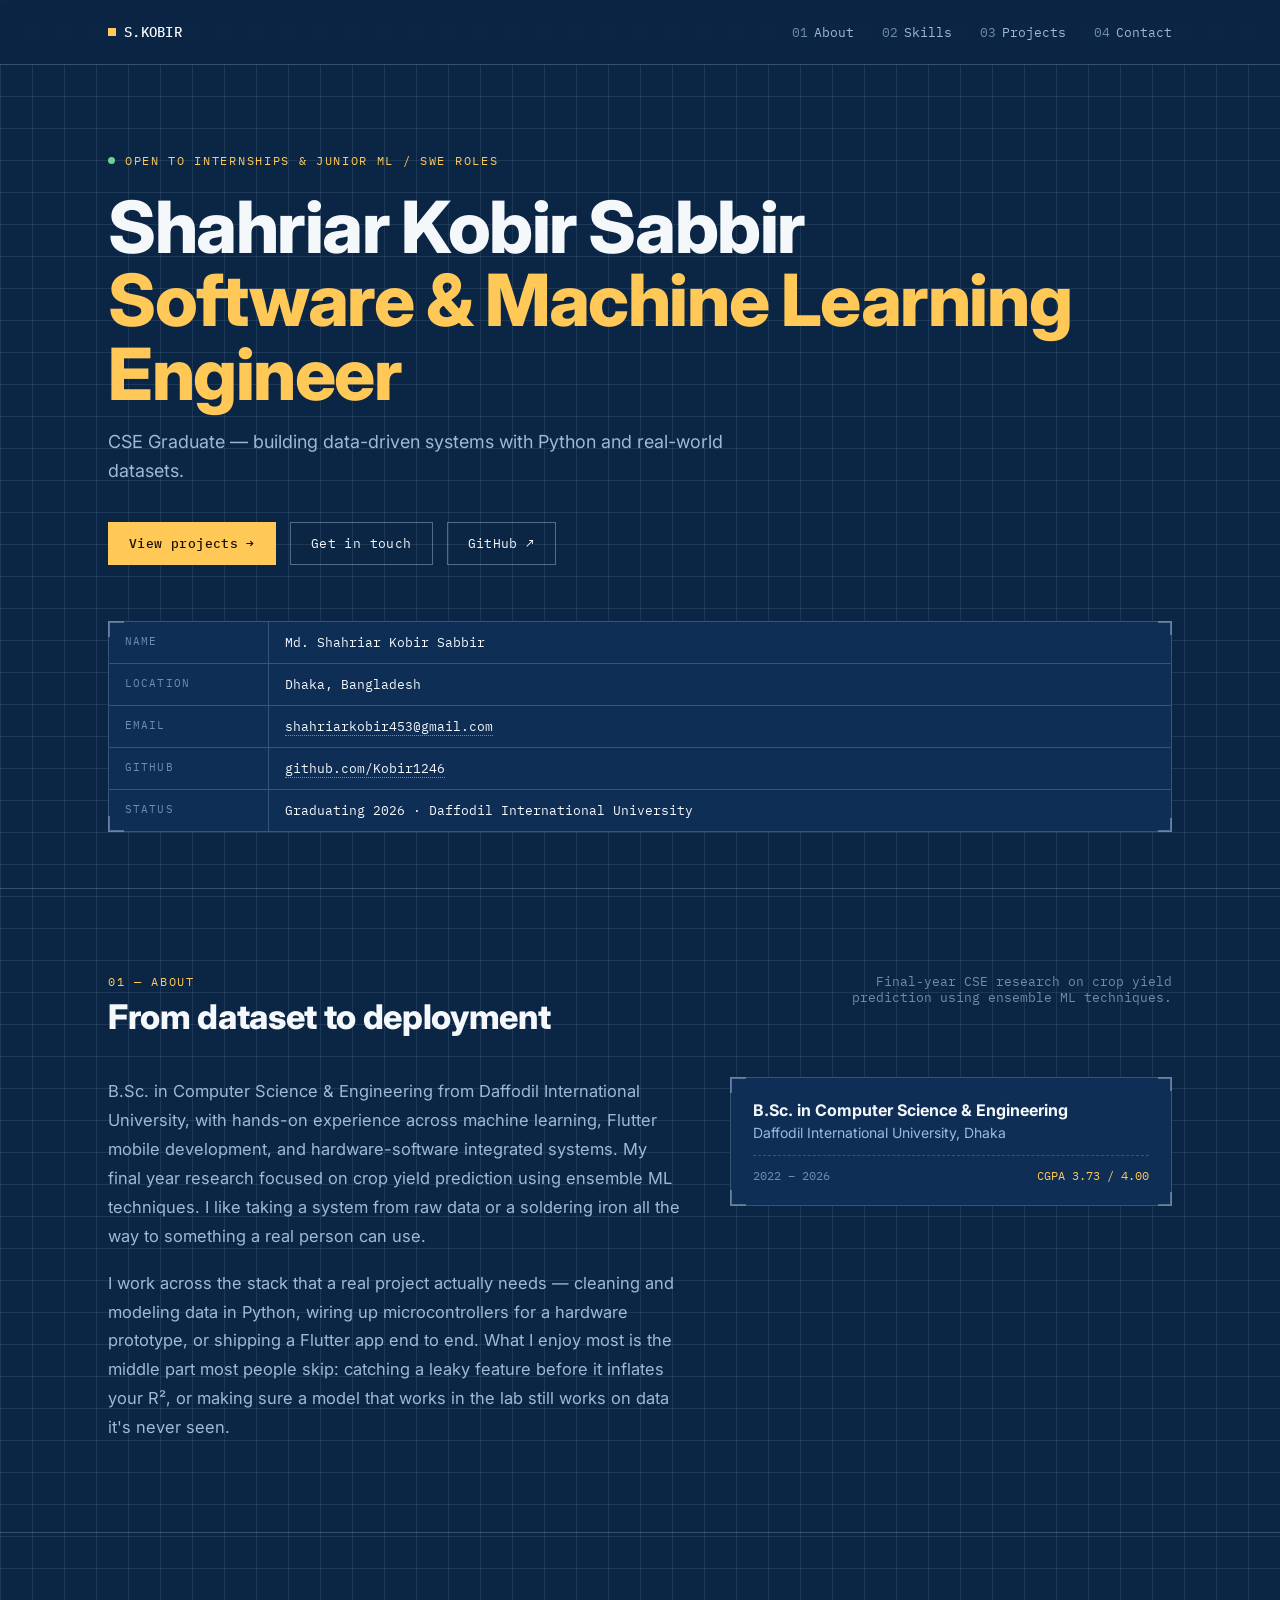
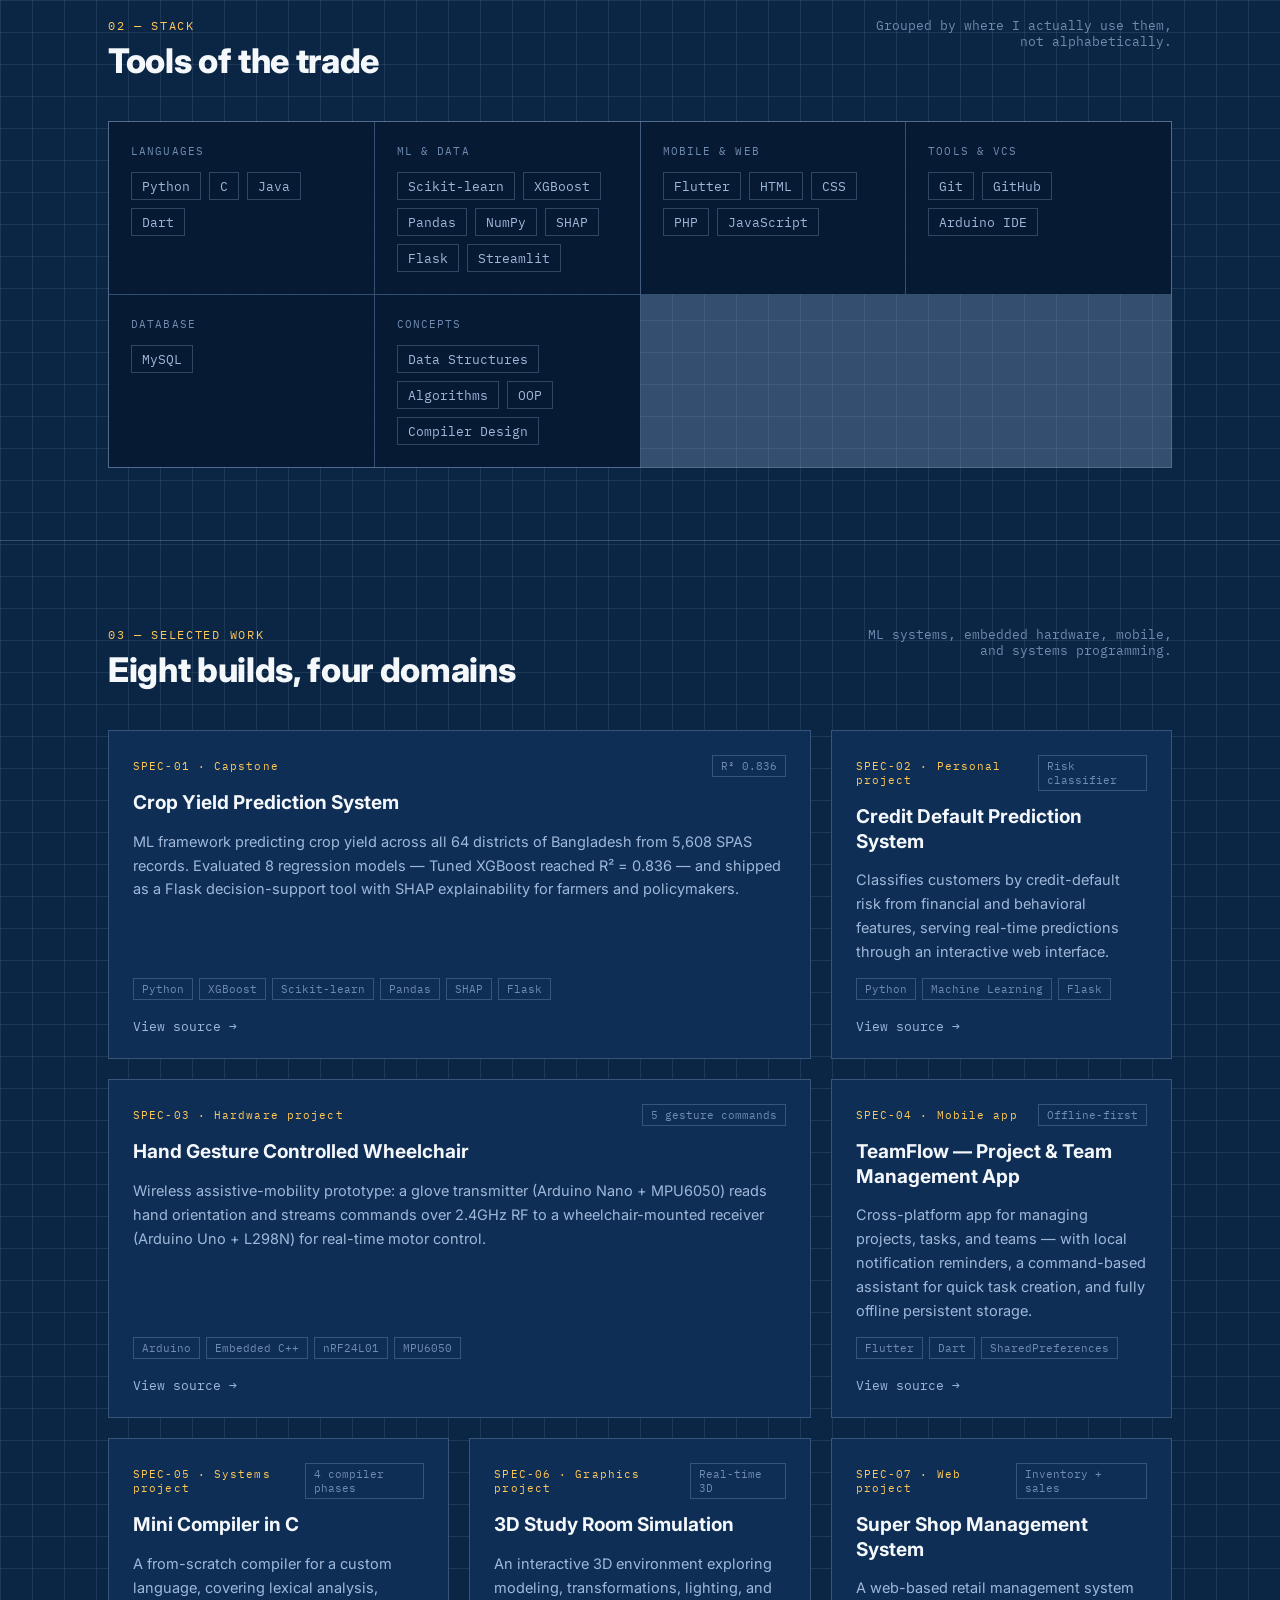
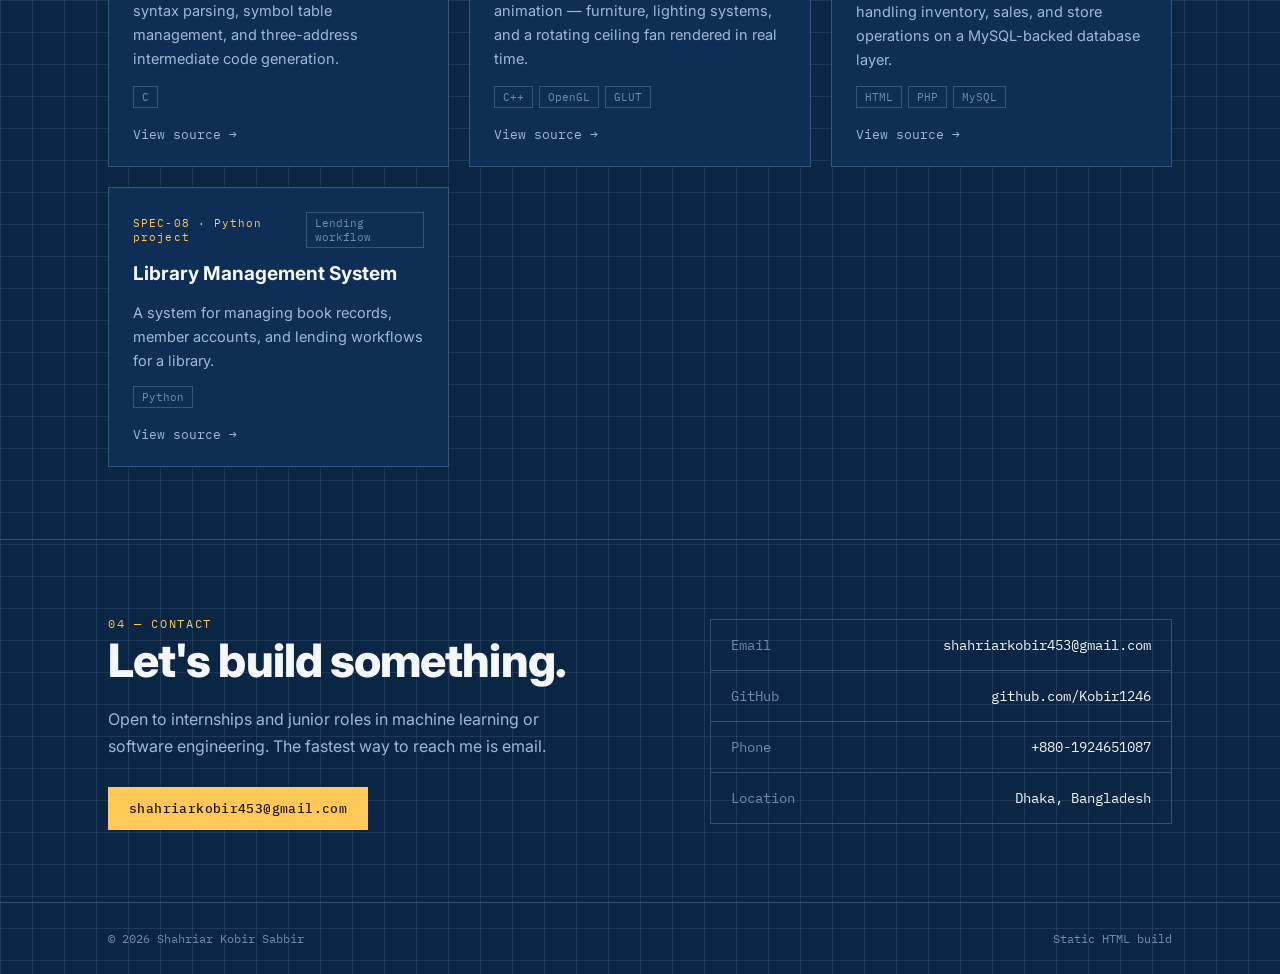
==== index.html @ f396a62b "Rename portfolio.html to index.html" ====
<!doctype html>
<html lang="en">
<head>
<meta charset="UTF-8" />
<meta name="viewport" content="width=device-width, initial-scale=1.0" />
<title>Shahriar Kobir Sabbir — Software &amp; ML Engineer</title>
<meta name="description" content="Portfolio of Shahriar Kobir Sabbir — CSE graduate building machine learning systems, embedded hardware, and mobile apps." />
<link rel="preconnect" href="https://fonts.googleapis.com" />
<link rel="preconnect" href="https://fonts.gstatic.com" crossorigin />
<link href="https://fonts.googleapis.com/css2?family=IBM+Plex+Mono:wght@400;500;600&family=Inter:wght@400;500;600;700;800&display=swap" rel="stylesheet" />
<style>
:root {
  --bg: #0b2545;
  --bg-deep: #071a34;
  --surface: #0f2e56;
  --surface-hover: #123a6b;
  --grid-line: rgba(159, 184, 217, 0.12);
  --line: rgba(159, 184, 217, 0.28);
  --line-strong: rgba(159, 184, 217, 0.48);
  --ink: #f4f8fb;
  --ink-muted: #9fb8d9;
  --ink-dim: #6f8bb0;
  --accent: #ffc857;
  --accent-ink: #1a1300;
  --font-mono: "IBM Plex Mono", ui-monospace, SFMono-Regular, Menlo, monospace;
  --font-sans: "Inter", -apple-system, BlinkMacSystemFont, "Segoe UI", sans-serif;
  --max-width: 1120px;
}
* { box-sizing: border-box; }
html { scroll-behavior: smooth; }
@media (prefers-reduced-motion: reduce) {
  html { scroll-behavior: auto; }
  * { animation-duration: 0.01ms !important; animation-iteration-count: 1 !important; transition-duration: 0.01ms !important; }
}
body {
  margin: 0;
  background-color: var(--bg);
  background-image: linear-gradient(var(--grid-line) 1px, transparent 1px),
    linear-gradient(90deg, var(--grid-line) 1px, transparent 1px);
  background-size: 32px 32px;
  color: var(--ink);
  font-family: var(--font-sans);
  -webkit-font-smoothing: antialiased;
}
a { color: inherit; }
::selection { background: var(--accent); color: var(--accent-ink); }
:focus-visible { outline: 2px solid var(--accent); outline-offset: 3px; }
.wrap { max-width: var(--max-width); margin: 0 auto; padding: 0 28px; }
.mono { font-family: var(--font-mono); }
.eyebrow {
  font-family: var(--font-mono);
  font-size: 12px;
  letter-spacing: 0.14em;
  text-transform: uppercase;
  color: var(--accent);
}

/* corner registration marks */
.reg-corners { position: relative; }
.reg-corners::before, .reg-corners::after, .reg-corners .rc-tr, .reg-corners .rc-br {
  content: ""; position: absolute; width: 14px; height: 14px; pointer-events: none;
}
.reg-corners::before { top: -1px; left: -1px; border-top: 2px solid var(--line-strong); border-left: 2px solid var(--line-strong); }
.reg-corners::after { bottom: -1px; left: -1px; border-bottom: 2px solid var(--line-strong); border-left: 2px solid var(--line-strong); }
.reg-corners .rc-tr { top: -1px; right: -1px; border-top: 2px solid var(--line-strong); border-right: 2px solid var(--line-strong); }
.reg-corners .rc-br { bottom: -1px; right: -1px; border-bottom: 2px solid var(--line-strong); border-right: 2px solid var(--line-strong); }

/* header */
.site-header {
  position: sticky; top: 0; z-index: 20;
  backdrop-filter: blur(10px);
  background: rgba(11, 37, 69, 0.82);
  border-bottom: 1px solid var(--line);
}
.site-header .wrap { display: flex; align-items: center; justify-content: space-between; height: 64px; }
.brand {
  font-family: var(--font-mono); font-weight: 500; font-size: 14px; letter-spacing: 0.02em;
  text-decoration: none; color: var(--ink); display: flex; align-items: center; gap: 8px;
}
.brand-dot { width: 8px; height: 8px; background: var(--accent); display: inline-block; }
.nav-links { display: flex; gap: 28px; list-style: none; margin: 0; padding: 0; font-family: var(--font-mono); font-size: 13px; }
.nav-links a { text-decoration: none; color: var(--ink-muted); transition: color 0.15s ease; }
.nav-links a:hover { color: var(--accent); }
.nav-links .idx { color: var(--ink-dim); margin-right: 6px; }

/* hero */
.hero { padding: 88px 0 56px; }
.hero-kicker { display: flex; align-items: center; gap: 10px; margin-bottom: 22px; }
.hero-kicker .pulse {
  width: 7px; height: 7px; border-radius: 50%; background: #6fcf97;
  box-shadow: 0 0 0 0 rgba(111, 207, 151, 0.6); animation: pulse 2.4s infinite;
}
@keyframes pulse {
  0% { box-shadow: 0 0 0 0 rgba(111, 207, 151, 0.5); }
  70% { box-shadow: 0 0 0 8px rgba(111, 207, 151, 0); }
  100% { box-shadow: 0 0 0 0 rgba(111, 207, 151, 0); }
}
.hero-title {
  font-family: var(--font-sans); font-weight: 800; font-size: clamp(40px, 7vw, 72px);
  line-height: 1.02; letter-spacing: -0.02em; margin: 0 0 18px;
}
.hero-title .accent { color: var(--accent); }
.hero-lede { max-width: 640px; font-size: 18px; line-height: 1.6; color: var(--ink-muted); margin: 0 0 36px; }
.hero-actions { display: flex; gap: 14px; flex-wrap: wrap; margin-bottom: 56px; }
.btn {
  font-family: var(--font-mono); font-size: 13px; letter-spacing: 0.03em; padding: 12px 20px;
  border: 1px solid var(--line-strong); background: transparent; color: var(--ink);
  text-decoration: none; display: inline-flex; align-items: center; gap: 8px; transition: all 0.15s ease;
}
.btn:hover { border-color: var(--accent); color: var(--accent); }
.btn.primary { background: var(--accent); border-color: var(--accent); color: var(--accent-ink); font-weight: 500; }
.btn.primary:hover { background: transparent; color: var(--accent); }

.title-block { border: 1px solid var(--line); background: var(--surface); padding: 0; }
.tb-row { display: grid; grid-template-columns: 160px 1fr; border-bottom: 1px solid var(--line); }
.tb-row:last-child { border-bottom: none; }
.tb-key {
  font-family: var(--font-mono); font-size: 11px; letter-spacing: 0.1em; text-transform: uppercase;
  color: var(--ink-dim); padding: 12px 16px; border-right: 1px solid var(--line);
}
.tb-val { font-family: var(--font-mono); font-size: 13px; color: var(--ink); padding: 12px 16px; }
.tb-val a { color: var(--ink); text-decoration: none; border-bottom: 1px dotted var(--ink-dim); }
.tb-val a:hover { color: var(--accent); border-color: var(--accent); }

/* section shell */
.section { padding: 72px 0; border-top: 1px solid var(--line); }
.section-head { display: flex; align-items: baseline; justify-content: space-between; gap: 16px; margin-bottom: 40px; flex-wrap: wrap; }
.section-title { font-size: clamp(26px, 4vw, 34px); font-weight: 800; letter-spacing: -0.01em; margin: 6px 0 0; }
.section-note { font-family: var(--font-mono); font-size: 12.5px; color: var(--ink-dim); max-width: 320px; text-align: right; }

/* about */
.about-grid { display: grid; grid-template-columns: 1.3fr 1fr; gap: 48px; align-items: start; }
.about-body p { font-size: 16.5px; line-height: 1.75; color: var(--ink-muted); margin: 0 0 18px; }
.edu-card { border: 1px solid var(--line); padding: 22px; background: var(--surface); }
.edu-degree { font-weight: 700; font-size: 16px; margin: 0 0 4px; }
.edu-school { color: var(--ink-muted); font-size: 14px; margin: 0 0 14px; }
.edu-meta { display: flex; justify-content: space-between; font-family: var(--font-mono); font-size: 12px; color: var(--ink-dim); border-top: 1px dashed var(--line); padding-top: 12px; }
.edu-meta .cgpa { color: var(--accent); }

/* skills */
.skills-grid { display: grid; grid-template-columns: repeat(auto-fit, minmax(230px, 1fr)); gap: 1px; background: var(--line); border: 1px solid var(--line); }
.skill-cell { background: var(--bg-deep); padding: 22px; }
.skill-label { font-family: var(--font-mono); font-size: 11px; letter-spacing: 0.1em; text-transform: uppercase; color: var(--ink-dim); margin-bottom: 14px; }
.chip-row { display: flex; flex-wrap: wrap; gap: 8px; }
.chip { font-family: var(--font-mono); font-size: 12.5px; padding: 5px 10px; border: 1px solid var(--line); color: var(--ink-muted); }

/* projects */
.project-grid { display: grid; grid-template-columns: repeat(auto-fit, minmax(320px, 1fr)); gap: 20px; }
.project-card {
  border: 1px solid var(--line); background: var(--surface); padding: 24px; display: flex; flex-direction: column;
  gap: 14px; text-decoration: none; color: var(--ink); transition: border-color 0.15s ease, transform 0.15s ease, background 0.15s ease;
}
.project-card:hover { border-color: var(--accent); background: var(--surface-hover); transform: translateY(-2px); }
.project-card.featured { grid-column: span 2; }
@media (max-width: 720px) { .project-card.featured { grid-column: span 1; } }
.pc-top { display: flex; align-items: center; justify-content: space-between; }
.pc-spec { font-family: var(--font-mono); font-size: 11px; letter-spacing: 0.1em; color: var(--accent); }
.pc-metric { font-family: var(--font-mono); font-size: 11px; color: var(--ink-dim); border: 1px solid var(--line); padding: 3px 8px; }
.pc-title { font-size: 19px; font-weight: 700; margin: 0; line-height: 1.3; }
.pc-summary { font-size: 14.5px; line-height: 1.65; color: var(--ink-muted); margin: 0; flex: 1; }
.pc-stack { display: flex; flex-wrap: wrap; gap: 6px; }
.pc-stack span { font-family: var(--font-mono); font-size: 11px; color: var(--ink-dim); border: 1px solid var(--line); padding: 3px 8px; }
.pc-link { font-family: var(--font-mono); font-size: 12.5px; color: var(--ink-muted); display: inline-flex; align-items: center; gap: 6px; margin-top: 4px; }
.project-card:hover .pc-link { color: var(--accent); }

/* contact / footer */
.contact-block { display: grid; grid-template-columns: 1.2fr 1fr; gap: 48px; align-items: center; }
.contact-title { font-size: clamp(30px, 5vw, 46px); font-weight: 800; letter-spacing: -0.02em; margin: 0 0 18px; }
.contact-lede { color: var(--ink-muted); font-size: 16px; line-height: 1.65; max-width: 480px; margin: 0 0 28px; }
.contact-links { display: flex; flex-direction: column; gap: 0; border: 1px solid var(--line); }
.contact-link-row {
  display: flex; justify-content: space-between; align-items: center; padding: 16px 20px;
  border-bottom: 1px solid var(--line); text-decoration: none; color: var(--ink);
  font-family: var(--font-mono); font-size: 13.5px; transition: background 0.15s ease, color 0.15s ease;
}
.contact-link-row:last-child { border-bottom: none; }
.contact-link-row:hover { background: var(--surface); color: var(--accent); }
.contact-link-row .k { color: var(--ink-dim); }

.site-footer { border-top: 1px solid var(--line); padding: 28px 0; }
.footer-row { display: flex; justify-content: space-between; align-items: center; font-family: var(--font-mono); font-size: 12px; color: var(--ink-dim); flex-wrap: wrap; gap: 10px; }

@media (max-width: 760px) {
  .about-grid, .contact-block { grid-template-columns: 1fr; }
  .tb-row { grid-template-columns: 130px 1fr; }
  .nav-links { display: none; }
}
</style>
</head>
<body>

<header class="site-header">
  <div class="wrap">
    <a href="#top" class="brand"><span class="brand-dot"></span>S.KOBIR</a>
    <ul class="nav-links">
      <li><a href="#about"><span class="idx">01</span>About</a></li>
      <li><a href="#skills"><span class="idx">02</span>Skills</a></li>
      <li><a href="#projects"><span class="idx">03</span>Projects</a></li>
      <li><a href="#contact"><span class="idx">04</span>Contact</a></li>
    </ul>
  </div>
</header>

<section id="top" class="hero">
  <div class="wrap">
    <div class="hero-kicker">
      <span class="pulse"></span>
      <span class="eyebrow">Open to internships &amp; junior ML / SWE roles</span>
    </div>
    <h1 class="hero-title">
      Shahriar Kobir Sabbir<br />
      <span class="accent">Software &amp; Machine Learning Engineer</span>
    </h1>
    <p class="hero-lede">CSE Graduate — building data-driven systems with Python and real-world datasets.</p>
    <div class="hero-actions">
      <a class="btn primary" href="#projects">View projects →</a>
      <a class="btn" href="mailto:shahriarkobir453@gmail.com">Get in touch</a>
      <a class="btn" href="https://github.com/Kobir1246" target="_blank" rel="noreferrer">GitHub ↗</a>
    </div>

    <div class="title-block reg-corners">
      <span class="rc-tr"></span><span class="rc-br"></span>
      <div class="tb-row"><div class="tb-key">Name</div><div class="tb-val">Md. Shahriar Kobir Sabbir</div></div>
      <div class="tb-row"><div class="tb-key">Location</div><div class="tb-val">Dhaka, Bangladesh</div></div>
      <div class="tb-row"><div class="tb-key">Email</div><div class="tb-val"><a href="mailto:shahriarkobir453@gmail.com">shahriarkobir453@gmail.com</a></div></div>
      <div class="tb-row"><div class="tb-key">GitHub</div><div class="tb-val"><a href="https://github.com/Kobir1246" target="_blank" rel="noreferrer">github.com/Kobir1246</a></div></div>
      <div class="tb-row"><div class="tb-key">Status</div><div class="tb-val">Graduating 2026 · Daffodil International University</div></div>
    </div>
  </div>
</section>

<section id="about" class="section">
  <div class="wrap">
    <div class="section-head">
      <div>
        <span class="eyebrow">01 — About</span>
        <h2 class="section-title">From dataset to deployment</h2>
      </div>
      <p class="section-note">Final-year CSE research on crop yield prediction using ensemble ML techniques.</p>
    </div>
    <div class="about-grid">
      <div class="about-body">
        <p>B.Sc. in Computer Science &amp; Engineering from Daffodil International University, with hands-on experience across machine learning, Flutter mobile development, and hardware-software integrated systems. My final year research focused on crop yield prediction using ensemble ML techniques. I like taking a system from raw data or a soldering iron all the way to something a real person can use.</p>
        <p>I work across the stack that a real project actually needs — cleaning and modeling data in Python, wiring up microcontrollers for a hardware prototype, or shipping a Flutter app end to end. What I enjoy most is the middle part most people skip: catching a leaky feature before it inflates your R², or making sure a model that works in the lab still works on data it's never seen.</p>
      </div>
      <div class="edu-card reg-corners">
        <span class="rc-tr"></span><span class="rc-br"></span>
        <p class="edu-degree">B.Sc. in Computer Science &amp; Engineering</p>
        <p class="edu-school">Daffodil International University, Dhaka</p>
        <div class="edu-meta"><span>2022 – 2026</span><span class="cgpa">CGPA 3.73 / 4.00</span></div>
      </div>
    </div>
  </div>
</section>

<section id="skills" class="section">
  <div class="wrap">
    <div class="section-head">
      <div>
        <span class="eyebrow">02 — Stack</span>
        <h2 class="section-title">Tools of the trade</h2>
      </div>
      <p class="section-note">Grouped by where I actually use them, not alphabetically.</p>
    </div>
    <div class="skills-grid">
      <div class="skill-cell">
        <div class="skill-label">Languages</div>
        <div class="chip-row"><span class="chip">Python</span><span class="chip">C</span><span class="chip">Java</span><span class="chip">Dart</span></div>
      </div>
      <div class="skill-cell">
        <div class="skill-label">ML &amp; Data</div>
        <div class="chip-row"><span class="chip">Scikit-learn</span><span class="chip">XGBoost</span><span class="chip">Pandas</span><span class="chip">NumPy</span><span class="chip">SHAP</span><span class="chip">Flask</span><span class="chip">Streamlit</span></div>
      </div>
      <div class="skill-cell">
        <div class="skill-label">Mobile &amp; Web</div>
        <div class="chip-row"><span class="chip">Flutter</span><span class="chip">HTML</span><span class="chip">CSS</span><span class="chip">PHP</span><span class="chip">JavaScript</span></div>
      </div>
      <div class="skill-cell">
        <div class="skill-label">Tools &amp; VCS</div>
        <div class="chip-row"><span class="chip">Git</span><span class="chip">GitHub</span><span class="chip">Arduino IDE</span></div>
      </div>
      <div class="skill-cell">
        <div class="skill-label">Database</div>
        <div class="chip-row"><span class="chip">MySQL</span></div>
      </div>
      <div class="skill-cell">
        <div class="skill-label">Concepts</div>
        <div class="chip-row"><span class="chip">Data Structures</span><span class="chip">Algorithms</span><span class="chip">OOP</span><span class="chip">Compiler Design</span></div>
      </div>
    </div>
  </div>
</section>

<section id="projects" class="section">
  <div class="wrap">
    <div class="section-head">
      <div>
        <span class="eyebrow">03 — Selected work</span>
        <h2 class="section-title">Eight builds, four domains</h2>
      </div>
      <p class="section-note">ML systems, embedded hardware, mobile, and systems programming.</p>
    </div>
    <div class="project-grid">

      <a class="project-card featured" href="https://github.com/Kobir1246/Crop-Yield-prediction-using-machine-learning" target="_blank" rel="noreferrer">
        <div class="pc-top"><span class="pc-spec">SPEC-01 · Capstone</span><span class="pc-metric">R² 0.836</span></div>
        <h3 class="pc-title">Crop Yield Prediction System</h3>
        <p class="pc-summary">ML framework predicting crop yield across all 64 districts of Bangladesh from 5,608 SPAS records. Evaluated 8 regression models — Tuned XGBoost reached R² = 0.836 — and shipped as a Flask decision-support tool with SHAP explainability for farmers and policymakers.</p>
        <div class="pc-stack"><span>Python</span><span>XGBoost</span><span>Scikit-learn</span><span>Pandas</span><span>SHAP</span><span>Flask</span></div>
        <span class="pc-link">View source →</span>
      </a>

      <a class="project-card" href="https://github.com/Kobir1246/Anomaly-detection-using-machine-learning" target="_blank" rel="noreferrer">
        <div class="pc-top"><span class="pc-spec">SPEC-02 · Personal project</span><span class="pc-metric">Risk classifier</span></div>
        <h3 class="pc-title">Credit Default Prediction System</h3>
        <p class="pc-summary">Classifies customers by credit-default risk from financial and behavioral features, serving real-time predictions through an interactive web interface.</p>
        <div class="pc-stack"><span>Python</span><span>Machine Learning</span><span>Flask</span></div>
        <span class="pc-link">View source →</span>
      </a>

      <a class="project-card featured" href="https://github.com/Kobir1246/Hand_Gesture_Wheelchair" target="_blank" rel="noreferrer">
        <div class="pc-top"><span class="pc-spec">SPEC-03 · Hardware project</span><span class="pc-metric">5 gesture commands</span></div>
        <h3 class="pc-title">Hand Gesture Controlled Wheelchair</h3>
        <p class="pc-summary">Wireless assistive-mobility prototype: a glove transmitter (Arduino Nano + MPU6050) reads hand orientation and streams commands over 2.4GHz RF to a wheelchair-mounted receiver (Arduino Uno + L298N) for real-time motor control.</p>
        <div class="pc-stack"><span>Arduino</span><span>Embedded C++</span><span>nRF24L01</span><span>MPU6050</span></div>
        <span class="pc-link">View source →</span>
      </a>

      <a class="project-card" href="https://github.com/Kobir1246/ProjectManagement" target="_blank" rel="noreferrer">
        <div class="pc-top"><span class="pc-spec">SPEC-04 · Mobile app</span><span class="pc-metric">Offline-first</span></div>
        <h3 class="pc-title">TeamFlow — Project &amp; Team Management App</h3>
        <p class="pc-summary">Cross-platform app for managing projects, tasks, and teams — with local notification reminders, a command-based assistant for quick task creation, and fully offline persistent storage.</p>
        <div class="pc-stack"><span>Flutter</span><span>Dart</span><span>SharedPreferences</span></div>
        <span class="pc-link">View source →</span>
      </a>

      <a class="project-card" href="https://github.com/Kobir1246/Custom-Compiler-design" target="_blank" rel="noreferrer">
        <div class="pc-top"><span class="pc-spec">SPEC-05 · Systems project</span><span class="pc-metric">4 compiler phases</span></div>
        <h3 class="pc-title">Mini Compiler in C</h3>
        <p class="pc-summary">A from-scratch compiler for a custom language, covering lexical analysis, syntax parsing, symbol table management, and three-address intermediate code generation.</p>
        <div class="pc-stack"><span>C</span></div>
        <span class="pc-link">View source →</span>
      </a>

      <a class="project-card" href="https://github.com/Kobir1246/Study-room-with-openGL" target="_blank" rel="noreferrer">
        <div class="pc-top"><span class="pc-spec">SPEC-06 · Graphics project</span><span class="pc-metric">Real-time 3D</span></div>
        <h3 class="pc-title">3D Study Room Simulation</h3>
        <p class="pc-summary">An interactive 3D environment exploring modeling, transformations, lighting, and animation — furniture, lighting systems, and a rotating ceiling fan rendered in real time.</p>
        <div class="pc-stack"><span>C++</span><span>OpenGL</span><span>GLUT</span></div>
        <span class="pc-link">View source →</span>
      </a>

      <a class="project-card" href="https://github.com/Kobir1246/Super-shop-management" target="_blank" rel="noreferrer">
        <div class="pc-top"><span class="pc-spec">SPEC-07 · Web project</span><span class="pc-metric">Inventory + sales</span></div>
        <h3 class="pc-title">Super Shop Management System</h3>
        <p class="pc-summary">A web-based retail management system handling inventory, sales, and store operations on a MySQL-backed database layer.</p>
        <div class="pc-stack"><span>HTML</span><span>PHP</span><span>MySQL</span></div>
        <span class="pc-link">View source →</span>
      </a>

      <a class="project-card" href="https://github.com/Kobir1246/Library-Management-system" target="_blank" rel="noreferrer">
        <div class="pc-top"><span class="pc-spec">SPEC-08 · Python project</span><span class="pc-metric">Lending workflow</span></div>
        <h3 class="pc-title">Library Management System</h3>
        <p class="pc-summary">A system for managing book records, member accounts, and lending workflows for a library.</p>
        <div class="pc-stack"><span>Python</span></div>
        <span class="pc-link">View source →</span>
      </a>

    </div>
  </div>
</section>

<section id="contact" class="section">
  <div class="wrap">
    <div class="contact-block">
      <div>
        <span class="eyebrow">04 — Contact</span>
        <h2 class="contact-title">Let's build something.</h2>
        <p class="contact-lede">Open to internships and junior roles in machine learning or software engineering. The fastest way to reach me is email.</p>
        <a class="btn primary" href="mailto:shahriarkobir453@gmail.com">shahriarkobir453@gmail.com</a>
      </div>
      <div class="contact-links">
        <a class="contact-link-row" href="mailto:shahriarkobir453@gmail.com"><span class="k">Email</span><span>shahriarkobir453@gmail.com</span></a>
        <a class="contact-link-row" href="https://github.com/Kobir1246" target="_blank" rel="noreferrer"><span class="k">GitHub</span><span>github.com/Kobir1246</span></a>
        <a class="contact-link-row" href="tel:+8801924651087"><span class="k">Phone</span><span>+880-1924651087</span></a>
        <div class="contact-link-row" style="cursor:default;"><span class="k">Location</span><span>Dhaka, Bangladesh</span></div>
      </div>
    </div>
  </div>
</section>

<footer class="site-footer">
  <div class="wrap footer-row">
    <span id="year-copy">© Shahriar Kobir Sabbir</span>
    <span class="mono">Static HTML build</span>
  </div>
</footer>

<script>
  document.getElementById('year-copy').textContent = '© ' + new Date().getFullYear() + ' Shahriar Kobir Sabbir';
</script>

</body>
</html>
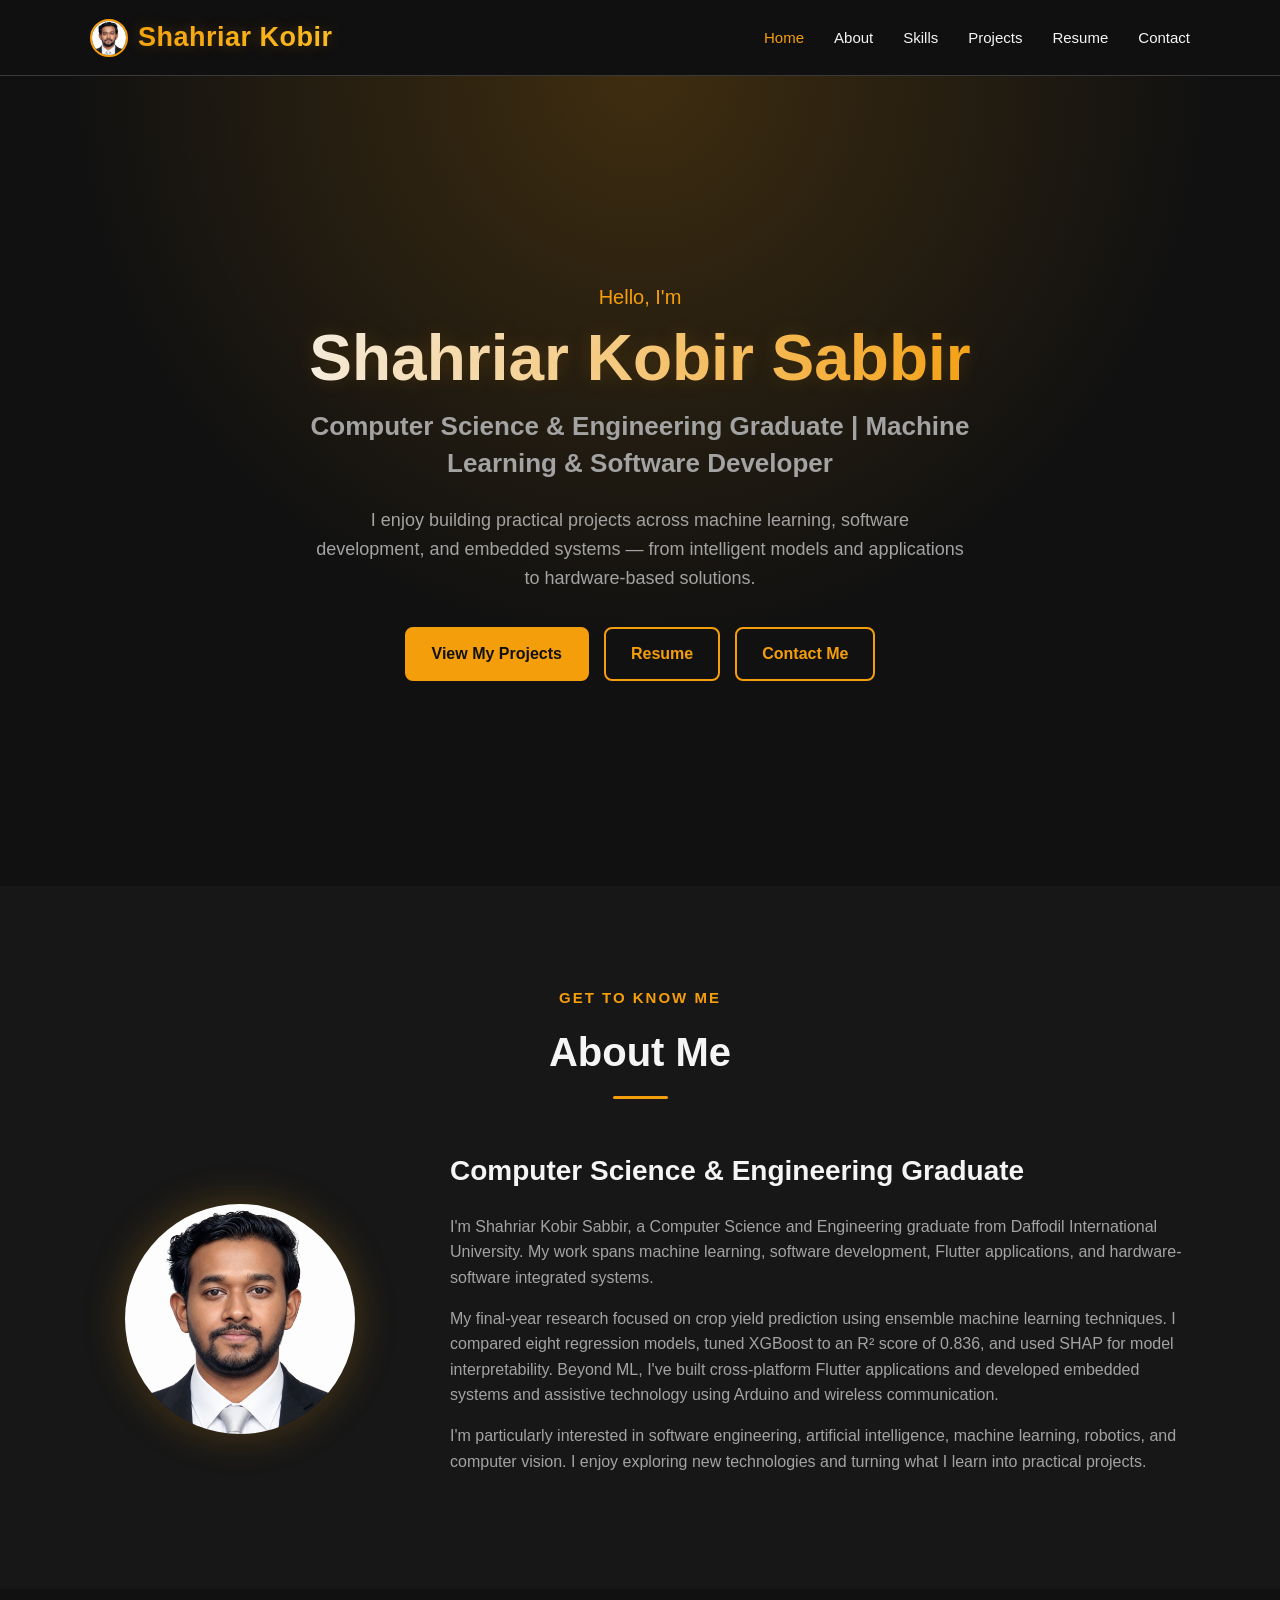
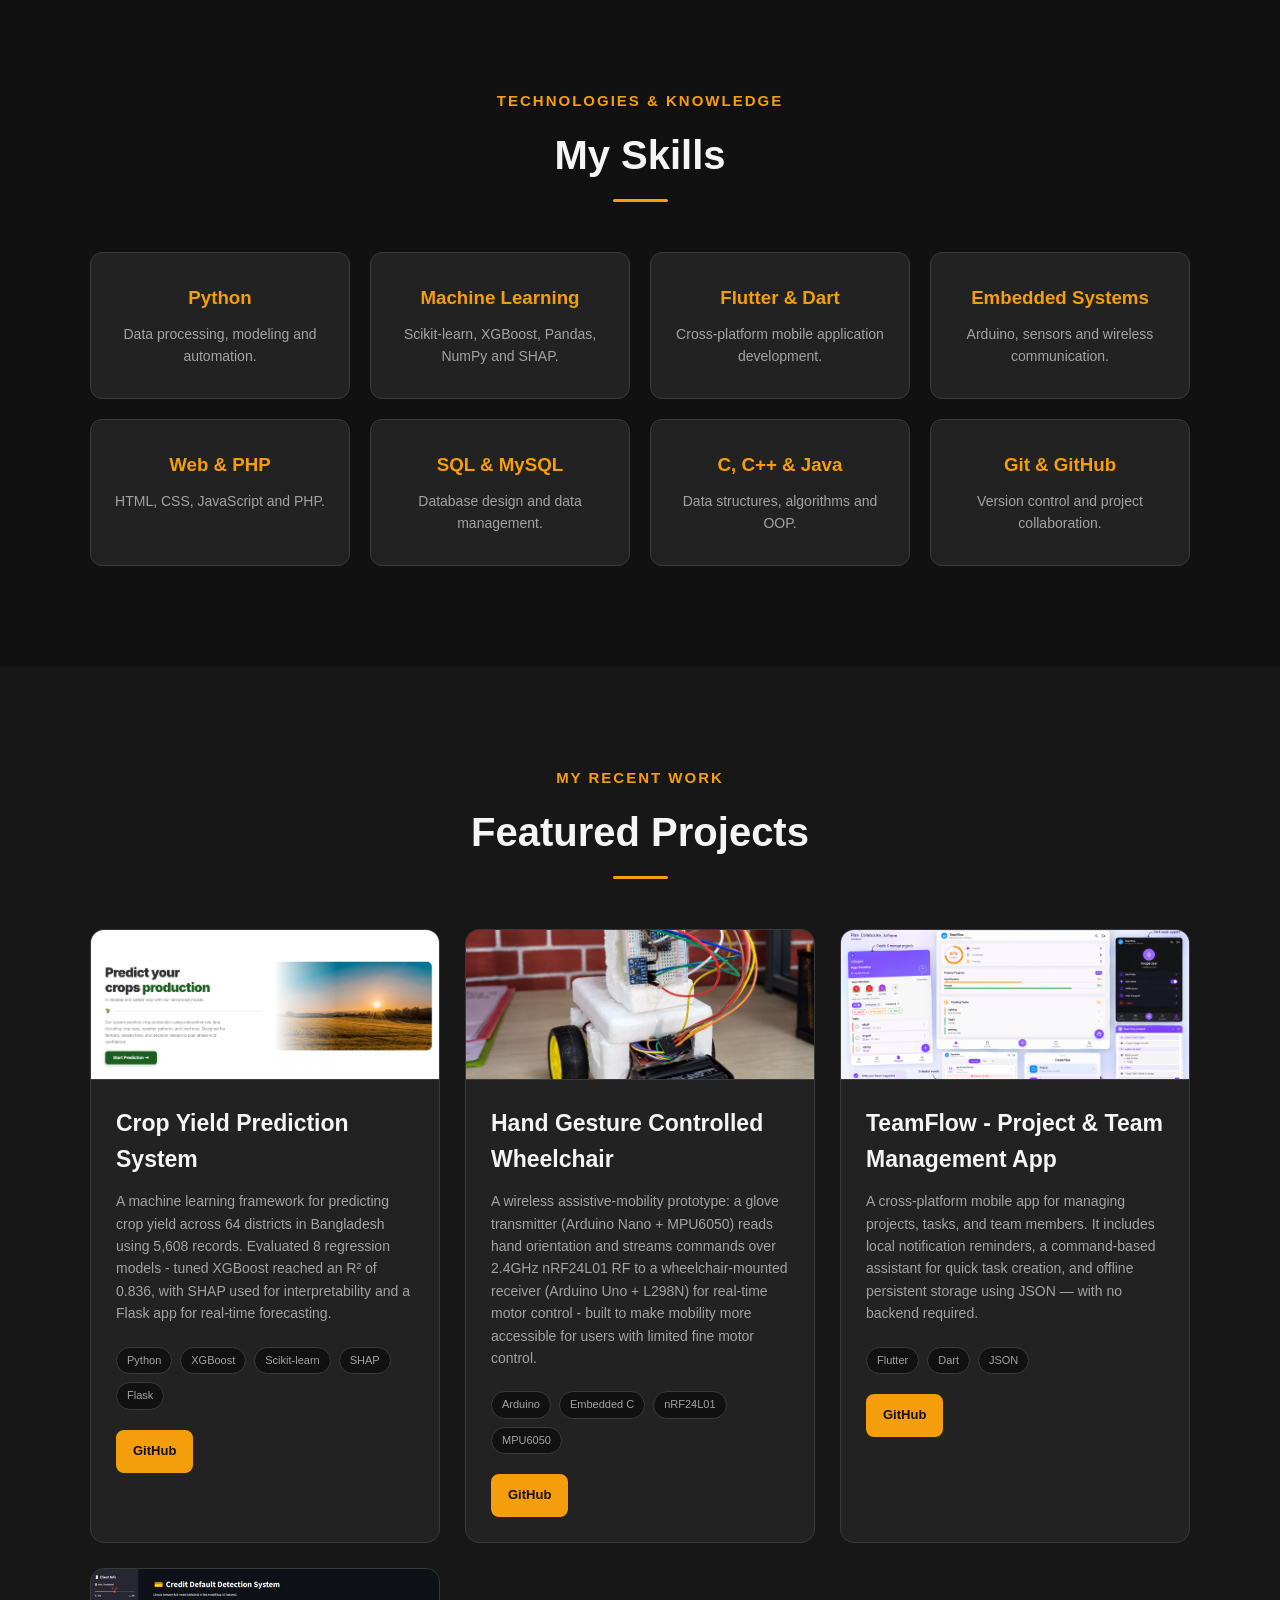
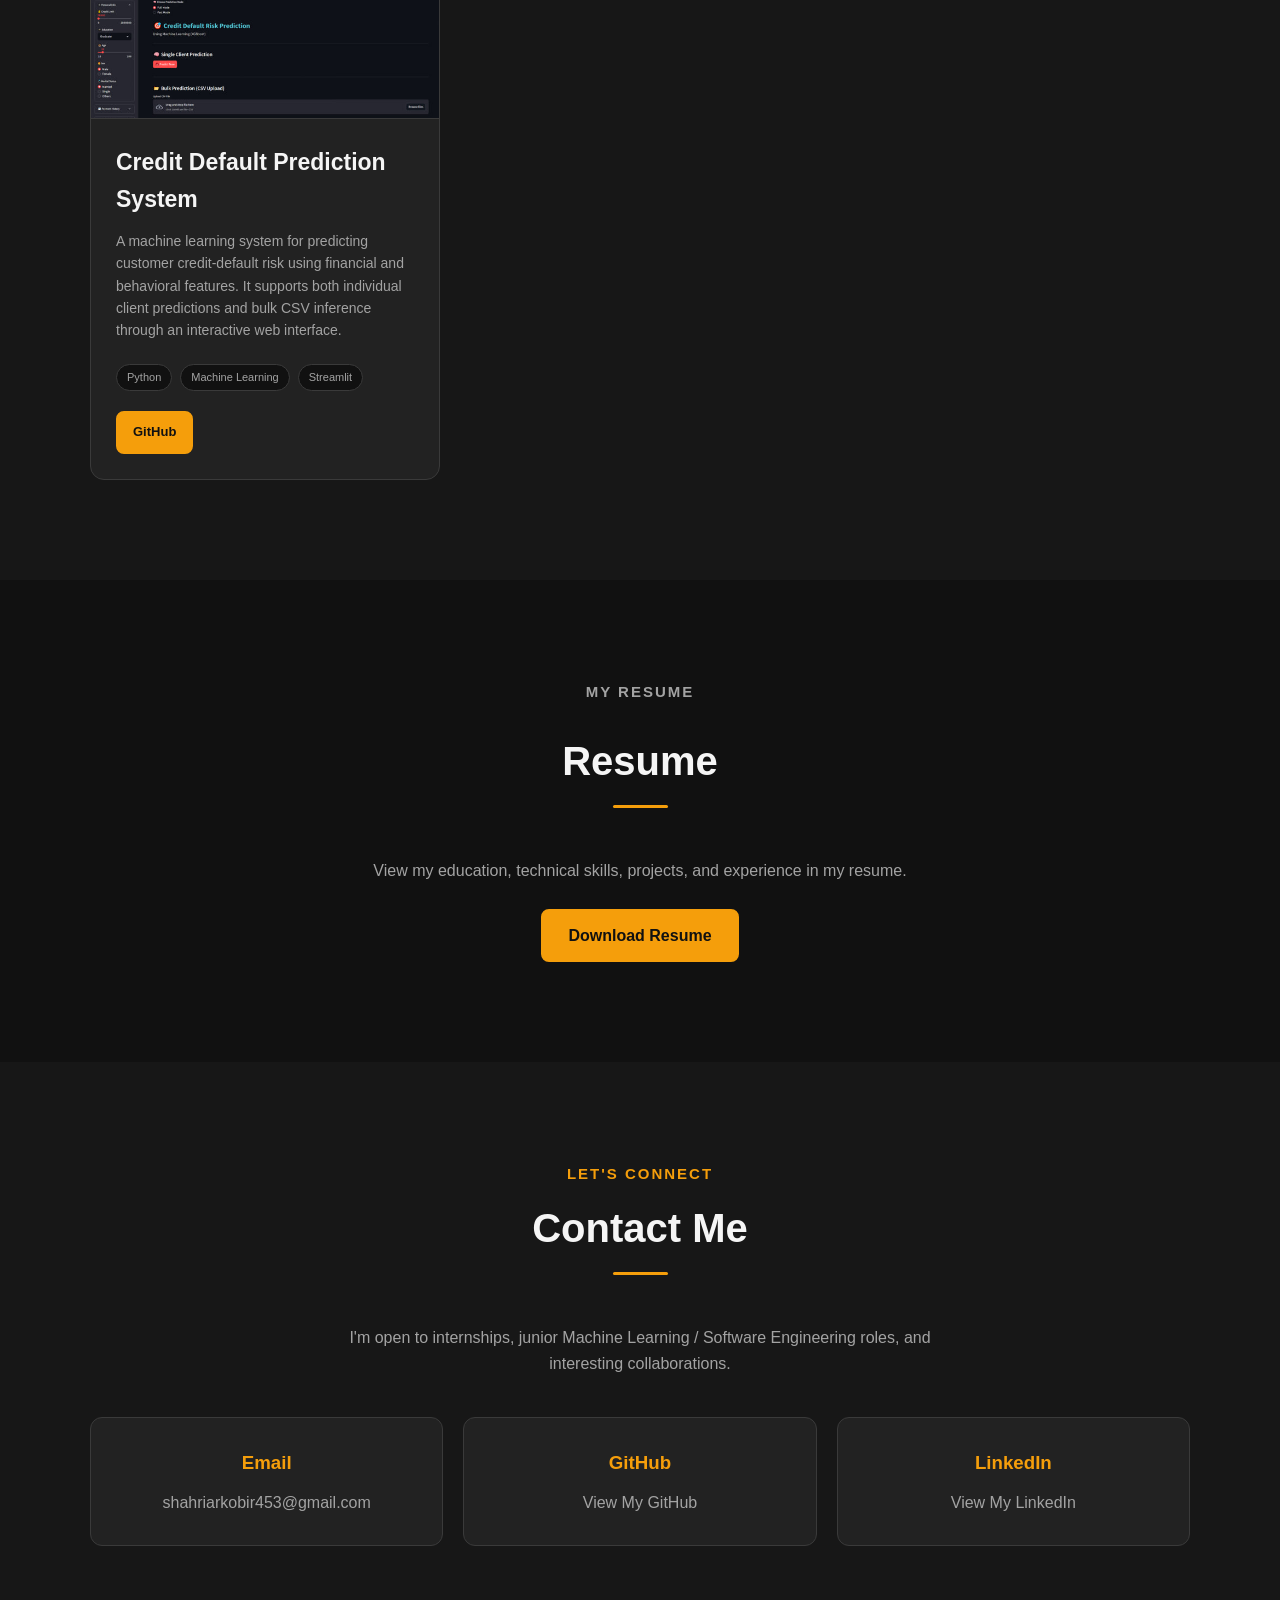
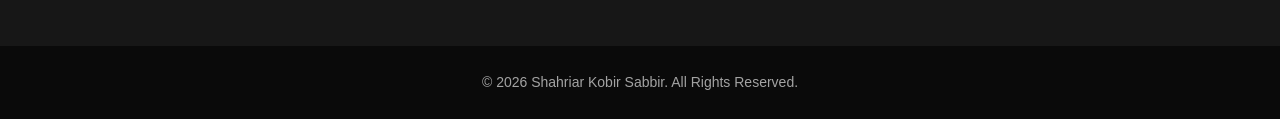
==== commit 929bd1b7: "Deploy portfolio website" ====
--- a/index.html
+++ b/index.html
@@ -1,404 +1,650 @@
-<!doctype html>
+<!DOCTYPE html>
 <html lang="en">
+
 <head>
-<meta charset="UTF-8" />
-<meta name="viewport" content="width=device-width, initial-scale=1.0" />
-<title>Shahriar Kobir Sabbir — Software &amp; ML Engineer</title>
-<meta name="description" content="Portfolio of Shahriar Kobir Sabbir — CSE graduate building machine learning systems, embedded hardware, and mobile apps." />
-<link rel="preconnect" href="https://fonts.googleapis.com" />
-<link rel="preconnect" href="https://fonts.gstatic.com" crossorigin />
-<link href="https://fonts.googleapis.com/css2?family=IBM+Plex+Mono:wght@400;500;600&family=Inter:wght@400;500;600;700;800&display=swap" rel="stylesheet" />
-<style>
-:root {
-  --bg: #0b2545;
-  --bg-deep: #071a34;
-  --surface: #0f2e56;
-  --surface-hover: #123a6b;
-  --grid-line: rgba(159, 184, 217, 0.12);
-  --line: rgba(159, 184, 217, 0.28);
-  --line-strong: rgba(159, 184, 217, 0.48);
-  --ink: #f4f8fb;
-  --ink-muted: #9fb8d9;
-  --ink-dim: #6f8bb0;
-  --accent: #ffc857;
-  --accent-ink: #1a1300;
-  --font-mono: "IBM Plex Mono", ui-monospace, SFMono-Regular, Menlo, monospace;
-  --font-sans: "Inter", -apple-system, BlinkMacSystemFont, "Segoe UI", sans-serif;
-  --max-width: 1120px;
-}
-* { box-sizing: border-box; }
-html { scroll-behavior: smooth; }
-@media (prefers-reduced-motion: reduce) {
-  html { scroll-behavior: auto; }
-  * { animation-duration: 0.01ms !important; animation-iteration-count: 1 !important; transition-duration: 0.01ms !important; }
-}
-body {
-  margin: 0;
-  background-color: var(--bg);
-  background-image: linear-gradient(var(--grid-line) 1px, transparent 1px),
-    linear-gradient(90deg, var(--grid-line) 1px, transparent 1px);
-  background-size: 32px 32px;
-  color: var(--ink);
-  font-family: var(--font-sans);
-  -webkit-font-smoothing: antialiased;
-}
-a { color: inherit; }
-::selection { background: var(--accent); color: var(--accent-ink); }
-:focus-visible { outline: 2px solid var(--accent); outline-offset: 3px; }
-.wrap { max-width: var(--max-width); margin: 0 auto; padding: 0 28px; }
-.mono { font-family: var(--font-mono); }
-.eyebrow {
-  font-family: var(--font-mono);
-  font-size: 12px;
-  letter-spacing: 0.14em;
-  text-transform: uppercase;
-  color: var(--accent);
-}
-
-/* corner registration marks */
-.reg-corners { position: relative; }
-.reg-corners::before, .reg-corners::after, .reg-corners .rc-tr, .reg-corners .rc-br {
-  content: ""; position: absolute; width: 14px; height: 14px; pointer-events: none;
-}
-.reg-corners::before { top: -1px; left: -1px; border-top: 2px solid var(--line-strong); border-left: 2px solid var(--line-strong); }
-.reg-corners::after { bottom: -1px; left: -1px; border-bottom: 2px solid var(--line-strong); border-left: 2px solid var(--line-strong); }
-.reg-corners .rc-tr { top: -1px; right: -1px; border-top: 2px solid var(--line-strong); border-right: 2px solid var(--line-strong); }
-.reg-corners .rc-br { bottom: -1px; right: -1px; border-bottom: 2px solid var(--line-strong); border-right: 2px solid var(--line-strong); }
-
-/* header */
-.site-header {
-  position: sticky; top: 0; z-index: 20;
-  backdrop-filter: blur(10px);
-  background: rgba(11, 37, 69, 0.82);
-  border-bottom: 1px solid var(--line);
-}
-.site-header .wrap { display: flex; align-items: center; justify-content: space-between; height: 64px; }
-.brand {
-  font-family: var(--font-mono); font-weight: 500; font-size: 14px; letter-spacing: 0.02em;
-  text-decoration: none; color: var(--ink); display: flex; align-items: center; gap: 8px;
-}
-.brand-dot { width: 8px; height: 8px; background: var(--accent); display: inline-block; }
-.nav-links { display: flex; gap: 28px; list-style: none; margin: 0; padding: 0; font-family: var(--font-mono); font-size: 13px; }
-.nav-links a { text-decoration: none; color: var(--ink-muted); transition: color 0.15s ease; }
-.nav-links a:hover { color: var(--accent); }
-.nav-links .idx { color: var(--ink-dim); margin-right: 6px; }
-
-/* hero */
-.hero { padding: 88px 0 56px; }
-.hero-kicker { display: flex; align-items: center; gap: 10px; margin-bottom: 22px; }
-.hero-kicker .pulse {
-  width: 7px; height: 7px; border-radius: 50%; background: #6fcf97;
-  box-shadow: 0 0 0 0 rgba(111, 207, 151, 0.6); animation: pulse 2.4s infinite;
-}
-@keyframes pulse {
-  0% { box-shadow: 0 0 0 0 rgba(111, 207, 151, 0.5); }
-  70% { box-shadow: 0 0 0 8px rgba(111, 207, 151, 0); }
-  100% { box-shadow: 0 0 0 0 rgba(111, 207, 151, 0); }
-}
-.hero-title {
-  font-family: var(--font-sans); font-weight: 800; font-size: clamp(40px, 7vw, 72px);
-  line-height: 1.02; letter-spacing: -0.02em; margin: 0 0 18px;
-}
-.hero-title .accent { color: var(--accent); }
-.hero-lede { max-width: 640px; font-size: 18px; line-height: 1.6; color: var(--ink-muted); margin: 0 0 36px; }
-.hero-actions { display: flex; gap: 14px; flex-wrap: wrap; margin-bottom: 56px; }
-.btn {
-  font-family: var(--font-mono); font-size: 13px; letter-spacing: 0.03em; padding: 12px 20px;
-  border: 1px solid var(--line-strong); background: transparent; color: var(--ink);
-  text-decoration: none; display: inline-flex; align-items: center; gap: 8px; transition: all 0.15s ease;
-}
-.btn:hover { border-color: var(--accent); color: var(--accent); }
-.btn.primary { background: var(--accent); border-color: var(--accent); color: var(--accent-ink); font-weight: 500; }
-.btn.primary:hover { background: transparent; color: var(--accent); }
-
-.title-block { border: 1px solid var(--line); background: var(--surface); padding: 0; }
-.tb-row { display: grid; grid-template-columns: 160px 1fr; border-bottom: 1px solid var(--line); }
-.tb-row:last-child { border-bottom: none; }
-.tb-key {
-  font-family: var(--font-mono); font-size: 11px; letter-spacing: 0.1em; text-transform: uppercase;
-  color: var(--ink-dim); padding: 12px 16px; border-right: 1px solid var(--line);
-}
-.tb-val { font-family: var(--font-mono); font-size: 13px; color: var(--ink); padding: 12px 16px; }
-.tb-val a { color: var(--ink); text-decoration: none; border-bottom: 1px dotted var(--ink-dim); }
-.tb-val a:hover { color: var(--accent); border-color: var(--accent); }
-
-/* section shell */
-.section { padding: 72px 0; border-top: 1px solid var(--line); }
-.section-head { display: flex; align-items: baseline; justify-content: space-between; gap: 16px; margin-bottom: 40px; flex-wrap: wrap; }
-.section-title { font-size: clamp(26px, 4vw, 34px); font-weight: 800; letter-spacing: -0.01em; margin: 6px 0 0; }
-.section-note { font-family: var(--font-mono); font-size: 12.5px; color: var(--ink-dim); max-width: 320px; text-align: right; }
-
-/* about */
-.about-grid { display: grid; grid-template-columns: 1.3fr 1fr; gap: 48px; align-items: start; }
-.about-body p { font-size: 16.5px; line-height: 1.75; color: var(--ink-muted); margin: 0 0 18px; }
-.edu-card { border: 1px solid var(--line); padding: 22px; background: var(--surface); }
-.edu-degree { font-weight: 700; font-size: 16px; margin: 0 0 4px; }
-.edu-school { color: var(--ink-muted); font-size: 14px; margin: 0 0 14px; }
-.edu-meta { display: flex; justify-content: space-between; font-family: var(--font-mono); font-size: 12px; color: var(--ink-dim); border-top: 1px dashed var(--line); padding-top: 12px; }
-.edu-meta .cgpa { color: var(--accent); }
-
-/* skills */
-.skills-grid { display: grid; grid-template-columns: repeat(auto-fit, minmax(230px, 1fr)); gap: 1px; background: var(--line); border: 1px solid var(--line); }
-.skill-cell { background: var(--bg-deep); padding: 22px; }
-.skill-label { font-family: var(--font-mono); font-size: 11px; letter-spacing: 0.1em; text-transform: uppercase; color: var(--ink-dim); margin-bottom: 14px; }
-.chip-row { display: flex; flex-wrap: wrap; gap: 8px; }
-.chip { font-family: var(--font-mono); font-size: 12.5px; padding: 5px 10px; border: 1px solid var(--line); color: var(--ink-muted); }
-
-/* projects */
-.project-grid { display: grid; grid-template-columns: repeat(auto-fit, minmax(320px, 1fr)); gap: 20px; }
-.project-card {
-  border: 1px solid var(--line); background: var(--surface); padding: 24px; display: flex; flex-direction: column;
-  gap: 14px; text-decoration: none; color: var(--ink); transition: border-color 0.15s ease, transform 0.15s ease, background 0.15s ease;
-}
-.project-card:hover { border-color: var(--accent); background: var(--surface-hover); transform: translateY(-2px); }
-.project-card.featured { grid-column: span 2; }
-@media (max-width: 720px) { .project-card.featured { grid-column: span 1; } }
-.pc-top { display: flex; align-items: center; justify-content: space-between; }
-.pc-spec { font-family: var(--font-mono); font-size: 11px; letter-spacing: 0.1em; color: var(--accent); }
-.pc-metric { font-family: var(--font-mono); font-size: 11px; color: var(--ink-dim); border: 1px solid var(--line); padding: 3px 8px; }
-.pc-title { font-size: 19px; font-weight: 700; margin: 0; line-height: 1.3; }
-.pc-summary { font-size: 14.5px; line-height: 1.65; color: var(--ink-muted); margin: 0; flex: 1; }
-.pc-stack { display: flex; flex-wrap: wrap; gap: 6px; }
-.pc-stack span { font-family: var(--font-mono); font-size: 11px; color: var(--ink-dim); border: 1px solid var(--line); padding: 3px 8px; }
-.pc-link { font-family: var(--font-mono); font-size: 12.5px; color: var(--ink-muted); display: inline-flex; align-items: center; gap: 6px; margin-top: 4px; }
-.project-card:hover .pc-link { color: var(--accent); }
-
-/* contact / footer */
-.contact-block { display: grid; grid-template-columns: 1.2fr 1fr; gap: 48px; align-items: center; }
-.contact-title { font-size: clamp(30px, 5vw, 46px); font-weight: 800; letter-spacing: -0.02em; margin: 0 0 18px; }
-.contact-lede { color: var(--ink-muted); font-size: 16px; line-height: 1.65; max-width: 480px; margin: 0 0 28px; }
-.contact-links { display: flex; flex-direction: column; gap: 0; border: 1px solid var(--line); }
-.contact-link-row {
-  display: flex; justify-content: space-between; align-items: center; padding: 16px 20px;
-  border-bottom: 1px solid var(--line); text-decoration: none; color: var(--ink);
-  font-family: var(--font-mono); font-size: 13.5px; transition: background 0.15s ease, color 0.15s ease;
-}
-.contact-link-row:last-child { border-bottom: none; }
-.contact-link-row:hover { background: var(--surface); color: var(--accent); }
-.contact-link-row .k { color: var(--ink-dim); }
-
-.site-footer { border-top: 1px solid var(--line); padding: 28px 0; }
-.footer-row { display: flex; justify-content: space-between; align-items: center; font-family: var(--font-mono); font-size: 12px; color: var(--ink-dim); flex-wrap: wrap; gap: 10px; }
-
-@media (max-width: 760px) {
-  .about-grid, .contact-block { grid-template-columns: 1fr; }
-  .tb-row { grid-template-columns: 130px 1fr; }
-  .nav-links { display: none; }
-}
-</style>
+    <meta charset="UTF-8">
+
+    <meta name="viewport"
+        content="width=device-width, initial-scale=1.0">
+
+    <meta name="description"
+        content="Shahriar Kobir Sabbir - Computer Science & Engineering Graduate, Machine Learning & Software Developer. Explore my skills, projects and development work.">
+
+    <meta name="author"
+        content="Shahriar Kobir Sabbir">
+
+    <title>Shahriar Kobir Sabbir | ML & Software Developer</title>
+
+    <link rel="stylesheet" href="style.css">
 </head>
+
+
 <body>
 
-<header class="site-header">
-  <div class="wrap">
-    <a href="#top" class="brand"><span class="brand-dot"></span>S.KOBIR</a>
-    <ul class="nav-links">
-      <li><a href="#about"><span class="idx">01</span>About</a></li>
-      <li><a href="#skills"><span class="idx">02</span>Skills</a></li>
-      <li><a href="#projects"><span class="idx">03</span>Projects</a></li>
-      <li><a href="#contact"><span class="idx">04</span>Contact</a></li>
-    </ul>
-  </div>
-</header>
-
-<section id="top" class="hero">
-  <div class="wrap">
-    <div class="hero-kicker">
-      <span class="pulse"></span>
-      <span class="eyebrow">Open to internships &amp; junior ML / SWE roles</span>
-    </div>
-    <h1 class="hero-title">
-      Shahriar Kobir Sabbir<br />
-      <span class="accent">Software &amp; Machine Learning Engineer</span>
-    </h1>
-    <p class="hero-lede">CSE Graduate — building data-driven systems with Python and real-world datasets.</p>
-    <div class="hero-actions">
-      <a class="btn primary" href="#projects">View projects →</a>
-      <a class="btn" href="mailto:shahriarkobir453@gmail.com">Get in touch</a>
-      <a class="btn" href="https://github.com/Kobir1246" target="_blank" rel="noreferrer">GitHub ↗</a>
-    </div>
-
-    <div class="title-block reg-corners">
-      <span class="rc-tr"></span><span class="rc-br"></span>
-      <div class="tb-row"><div class="tb-key">Name</div><div class="tb-val">Md. Shahriar Kobir Sabbir</div></div>
-      <div class="tb-row"><div class="tb-key">Location</div><div class="tb-val">Dhaka, Bangladesh</div></div>
-      <div class="tb-row"><div class="tb-key">Email</div><div class="tb-val"><a href="mailto:shahriarkobir453@gmail.com">shahriarkobir453@gmail.com</a></div></div>
-      <div class="tb-row"><div class="tb-key">GitHub</div><div class="tb-val"><a href="https://github.com/Kobir1246" target="_blank" rel="noreferrer">github.com/Kobir1246</a></div></div>
-      <div class="tb-row"><div class="tb-key">Status</div><div class="tb-val">Graduating 2026 · Daffodil International University</div></div>
-    </div>
-  </div>
-</section>
-
-<section id="about" class="section">
-  <div class="wrap">
-    <div class="section-head">
-      <div>
-        <span class="eyebrow">01 — About</span>
-        <h2 class="section-title">From dataset to deployment</h2>
-      </div>
-      <p class="section-note">Final-year CSE research on crop yield prediction using ensemble ML techniques.</p>
-    </div>
-    <div class="about-grid">
-      <div class="about-body">
-        <p>B.Sc. in Computer Science &amp; Engineering from Daffodil International University, with hands-on experience across machine learning, Flutter mobile development, and hardware-software integrated systems. My final year research focused on crop yield prediction using ensemble ML techniques. I like taking a system from raw data or a soldering iron all the way to something a real person can use.</p>
-        <p>I work across the stack that a real project actually needs — cleaning and modeling data in Python, wiring up microcontrollers for a hardware prototype, or shipping a Flutter app end to end. What I enjoy most is the middle part most people skip: catching a leaky feature before it inflates your R², or making sure a model that works in the lab still works on data it's never seen.</p>
-      </div>
-      <div class="edu-card reg-corners">
-        <span class="rc-tr"></span><span class="rc-br"></span>
-        <p class="edu-degree">B.Sc. in Computer Science &amp; Engineering</p>
-        <p class="edu-school">Daffodil International University, Dhaka</p>
-        <div class="edu-meta"><span>2022 – 2026</span><span class="cgpa">CGPA 3.73 / 4.00</span></div>
-      </div>
-    </div>
-  </div>
-</section>
-
-<section id="skills" class="section">
-  <div class="wrap">
-    <div class="section-head">
-      <div>
-        <span class="eyebrow">02 — Stack</span>
-        <h2 class="section-title">Tools of the trade</h2>
-      </div>
-      <p class="section-note">Grouped by where I actually use them, not alphabetically.</p>
-    </div>
-    <div class="skills-grid">
-      <div class="skill-cell">
-        <div class="skill-label">Languages</div>
-        <div class="chip-row"><span class="chip">Python</span><span class="chip">C</span><span class="chip">Java</span><span class="chip">Dart</span></div>
-      </div>
-      <div class="skill-cell">
-        <div class="skill-label">ML &amp; Data</div>
-        <div class="chip-row"><span class="chip">Scikit-learn</span><span class="chip">XGBoost</span><span class="chip">Pandas</span><span class="chip">NumPy</span><span class="chip">SHAP</span><span class="chip">Flask</span><span class="chip">Streamlit</span></div>
-      </div>
-      <div class="skill-cell">
-        <div class="skill-label">Mobile &amp; Web</div>
-        <div class="chip-row"><span class="chip">Flutter</span><span class="chip">HTML</span><span class="chip">CSS</span><span class="chip">PHP</span><span class="chip">JavaScript</span></div>
-      </div>
-      <div class="skill-cell">
-        <div class="skill-label">Tools &amp; VCS</div>
-        <div class="chip-row"><span class="chip">Git</span><span class="chip">GitHub</span><span class="chip">Arduino IDE</span></div>
-      </div>
-      <div class="skill-cell">
-        <div class="skill-label">Database</div>
-        <div class="chip-row"><span class="chip">MySQL</span></div>
-      </div>
-      <div class="skill-cell">
-        <div class="skill-label">Concepts</div>
-        <div class="chip-row"><span class="chip">Data Structures</span><span class="chip">Algorithms</span><span class="chip">OOP</span><span class="chip">Compiler Design</span></div>
-      </div>
-    </div>
-  </div>
-</section>
-
-<section id="projects" class="section">
-  <div class="wrap">
-    <div class="section-head">
-      <div>
-        <span class="eyebrow">03 — Selected work</span>
-        <h2 class="section-title">Eight builds, four domains</h2>
-      </div>
-      <p class="section-note">ML systems, embedded hardware, mobile, and systems programming.</p>
-    </div>
-    <div class="project-grid">
-
-      <a class="project-card featured" href="https://github.com/Kobir1246/Crop-Yield-prediction-using-machine-learning" target="_blank" rel="noreferrer">
-        <div class="pc-top"><span class="pc-spec">SPEC-01 · Capstone</span><span class="pc-metric">R² 0.836</span></div>
-        <h3 class="pc-title">Crop Yield Prediction System</h3>
-        <p class="pc-summary">ML framework predicting crop yield across all 64 districts of Bangladesh from 5,608 SPAS records. Evaluated 8 regression models — Tuned XGBoost reached R² = 0.836 — and shipped as a Flask decision-support tool with SHAP explainability for farmers and policymakers.</p>
-        <div class="pc-stack"><span>Python</span><span>XGBoost</span><span>Scikit-learn</span><span>Pandas</span><span>SHAP</span><span>Flask</span></div>
-        <span class="pc-link">View source →</span>
-      </a>
-
-      <a class="project-card" href="https://github.com/Kobir1246/Anomaly-detection-using-machine-learning" target="_blank" rel="noreferrer">
-        <div class="pc-top"><span class="pc-spec">SPEC-02 · Personal project</span><span class="pc-metric">Risk classifier</span></div>
-        <h3 class="pc-title">Credit Default Prediction System</h3>
-        <p class="pc-summary">Classifies customers by credit-default risk from financial and behavioral features, serving real-time predictions through an interactive web interface.</p>
-        <div class="pc-stack"><span>Python</span><span>Machine Learning</span><span>Flask</span></div>
-        <span class="pc-link">View source →</span>
-      </a>
-
-      <a class="project-card featured" href="https://github.com/Kobir1246/Hand_Gesture_Wheelchair" target="_blank" rel="noreferrer">
-        <div class="pc-top"><span class="pc-spec">SPEC-03 · Hardware project</span><span class="pc-metric">5 gesture commands</span></div>
-        <h3 class="pc-title">Hand Gesture Controlled Wheelchair</h3>
-        <p class="pc-summary">Wireless assistive-mobility prototype: a glove transmitter (Arduino Nano + MPU6050) reads hand orientation and streams commands over 2.4GHz RF to a wheelchair-mounted receiver (Arduino Uno + L298N) for real-time motor control.</p>
-        <div class="pc-stack"><span>Arduino</span><span>Embedded C++</span><span>nRF24L01</span><span>MPU6050</span></div>
-        <span class="pc-link">View source →</span>
-      </a>
-
-      <a class="project-card" href="https://github.com/Kobir1246/ProjectManagement" target="_blank" rel="noreferrer">
-        <div class="pc-top"><span class="pc-spec">SPEC-04 · Mobile app</span><span class="pc-metric">Offline-first</span></div>
-        <h3 class="pc-title">TeamFlow — Project &amp; Team Management App</h3>
-        <p class="pc-summary">Cross-platform app for managing projects, tasks, and teams — with local notification reminders, a command-based assistant for quick task creation, and fully offline persistent storage.</p>
-        <div class="pc-stack"><span>Flutter</span><span>Dart</span><span>SharedPreferences</span></div>
-        <span class="pc-link">View source →</span>
-      </a>
-
-      <a class="project-card" href="https://github.com/Kobir1246/Custom-Compiler-design" target="_blank" rel="noreferrer">
-        <div class="pc-top"><span class="pc-spec">SPEC-05 · Systems project</span><span class="pc-metric">4 compiler phases</span></div>
-        <h3 class="pc-title">Mini Compiler in C</h3>
-        <p class="pc-summary">A from-scratch compiler for a custom language, covering lexical analysis, syntax parsing, symbol table management, and three-address intermediate code generation.</p>
-        <div class="pc-stack"><span>C</span></div>
-        <span class="pc-link">View source →</span>
-      </a>
-
-      <a class="project-card" href="https://github.com/Kobir1246/Study-room-with-openGL" target="_blank" rel="noreferrer">
-        <div class="pc-top"><span class="pc-spec">SPEC-06 · Graphics project</span><span class="pc-metric">Real-time 3D</span></div>
-        <h3 class="pc-title">3D Study Room Simulation</h3>
-        <p class="pc-summary">An interactive 3D environment exploring modeling, transformations, lighting, and animation — furniture, lighting systems, and a rotating ceiling fan rendered in real time.</p>
-        <div class="pc-stack"><span>C++</span><span>OpenGL</span><span>GLUT</span></div>
-        <span class="pc-link">View source →</span>
-      </a>
-
-      <a class="project-card" href="https://github.com/Kobir1246/Super-shop-management" target="_blank" rel="noreferrer">
-        <div class="pc-top"><span class="pc-spec">SPEC-07 · Web project</span><span class="pc-metric">Inventory + sales</span></div>
-        <h3 class="pc-title">Super Shop Management System</h3>
-        <p class="pc-summary">A web-based retail management system handling inventory, sales, and store operations on a MySQL-backed database layer.</p>
-        <div class="pc-stack"><span>HTML</span><span>PHP</span><span>MySQL</span></div>
-        <span class="pc-link">View source →</span>
-      </a>
-
-      <a class="project-card" href="https://github.com/Kobir1246/Library-Management-system" target="_blank" rel="noreferrer">
-        <div class="pc-top"><span class="pc-spec">SPEC-08 · Python project</span><span class="pc-metric">Lending workflow</span></div>
-        <h3 class="pc-title">Library Management System</h3>
-        <p class="pc-summary">A system for managing book records, member accounts, and lending workflows for a library.</p>
-        <div class="pc-stack"><span>Python</span></div>
-        <span class="pc-link">View source →</span>
-      </a>
-
-    </div>
-  </div>
-</section>
-
-<section id="contact" class="section">
-  <div class="wrap">
-    <div class="contact-block">
-      <div>
-        <span class="eyebrow">04 — Contact</span>
-        <h2 class="contact-title">Let's build something.</h2>
-        <p class="contact-lede">Open to internships and junior roles in machine learning or software engineering. The fastest way to reach me is email.</p>
-        <a class="btn primary" href="mailto:shahriarkobir453@gmail.com">shahriarkobir453@gmail.com</a>
-      </div>
-      <div class="contact-links">
-        <a class="contact-link-row" href="mailto:shahriarkobir453@gmail.com"><span class="k">Email</span><span>shahriarkobir453@gmail.com</span></a>
-        <a class="contact-link-row" href="https://github.com/Kobir1246" target="_blank" rel="noreferrer"><span class="k">GitHub</span><span>github.com/Kobir1246</span></a>
-        <a class="contact-link-row" href="tel:+8801924651087"><span class="k">Phone</span><span>+880-1924651087</span></a>
-        <div class="contact-link-row" style="cursor:default;"><span class="k">Location</span><span>Dhaka, Bangladesh</span></div>
-      </div>
-    </div>
-  </div>
-</section>
-
-<footer class="site-footer">
-  <div class="wrap footer-row">
-    <span id="year-copy">© Shahriar Kobir Sabbir</span>
-    <span class="mono">Static HTML build</span>
-  </div>
-</footer>
-
-<script>
-  document.getElementById('year-copy').textContent = '© ' + new Date().getFullYear() + ' Shahriar Kobir Sabbir';
-</script>
+    <!-- ================= NAVBAR ================= -->
+
+    <header>
+
+        <nav class="navbar">
+
+            <a href="#home" class="logo">
+                <img src="images/profile.png" alt="Shahriar Kobir Sabbir" class="nav-profile-img">
+                Shahriar Kobir
+            </a>
+
+            <ul class="nav-links">
+
+                <li>
+                    <a href="#home">Home</a>
+                </li>
+
+                <li>
+                    <a href="#about">About</a>
+                </li>
+
+                <li>
+                    <a href="#skills">Skills</a>
+                </li>
+
+                <li>
+                    <a href="#projects">Projects</a>
+                </li>
+
+                <li>
+                    <a href="#resume">Resume</a>
+                </li>
+
+                <li>
+                    <a href="#contact">Contact</a>
+                </li>
+
+            </ul>
+
+        </nav>
+
+    </header>
+
+
+    <!-- ================= MAIN ================= -->
+
+    <main>
+
+
+        <!-- ================= HERO ================= -->
+
+        <section id="home" class="hero">
+
+            <div class="hero-content">
+
+                <p class="intro">
+                    Hello, I'm
+                </p>
+
+                <h1>
+                    Shahriar Kobir Sabbir
+                </h1>
+
+                <h2>Computer Science & Engineering Graduate | Machine Learning & Software Developer</h2>
+
+                <p class="hero-text">
+                    I enjoy building practical projects across 
+                    machine learning, software development, 
+                    and embedded systems — from intelligent 
+                    models and applications to hardware-based 
+                    solutions.
+                </p>
+
+                <div class="hero-buttons">
+
+                    <a href="#projects"
+                        class="btn">
+                        View My Projects
+                    </a>
+
+                    <a href="#resume"
+                        class="btn btn-outline">
+                        Resume
+                    </a>
+
+                    <a href="#contact"
+                        class="btn btn-outline">
+                        Contact Me
+                    </a>
+
+                </div>
+
+            </div>
+
+        </section>
+
+
+        <!-- ================= ABOUT ================= -->
+
+        <section id="about"
+            class="about section">
+
+            <div class="container">
+
+                <p class="section-subtitle">
+                    Get To Know Me
+                </p>
+
+                <h2 class="section-title">
+                    About Me
+                </h2>
+
+                <div class="about-content">
+
+                    <div class="about-image">
+                        <img src="images/profile.png" alt="Shahriar Kobir Sabbir">
+                    </div>
+
+                    <div class="about-text">
+
+                        <h3>Computer Science & Engineering Graduate</h3>
+
+                        <p>
+                            I'm Shahriar Kobir Sabbir, a Computer Science
+                            and Engineering graduate from Daffodil 
+                            International University. My work spans machine
+                            learning, software development, Flutter 
+                            applications, and hardware-software integrated 
+                            systems.
+                        </p>
+
+                        <p>
+                            My final-year research focused on crop yield
+                            prediction using ensemble machine learning 
+                            techniques. I compared eight regression models, 
+                            tuned XGBoost to an R² score of 0.836, and used 
+                            SHAP for model interpretability. Beyond ML, I've 
+                            built cross-platform Flutter applications and 
+                            developed embedded systems and assistive 
+                            technology using Arduino and wireless 
+                            communication.
+                        </p>
+
+                        <p>
+                            I'm particularly interested in software
+                            engineering, artificial intelligence, 
+                            machine learning, robotics, and computer vision.
+                            I enjoy exploring new technologies and turning 
+                            what I learn into practical projects.
+                        </p>
+
+                    </div>
+
+                </div>
+
+            </div>
+
+        </section>
+
+
+        <!-- ================= SKILLS ================= -->
+
+        <section id="skills"
+            class="skills section">
+
+            <div class="container">
+
+                <p class="section-subtitle">
+                    Technologies & Knowledge
+                </p>
+
+                <h2 class="section-title">
+                    My Skills
+                </h2>
+
+                <div class="skills-container">
+
+
+                    <div class="skill-card">
+
+                        <h3>Python</h3>
+
+                        <p>
+                            Data processing, modeling
+                            and automation.
+                        </p>
+
+                    </div>
+
+
+                    <div class="skill-card">
+
+                        <h3>Machine Learning</h3>
+
+                        <p>
+                            Scikit-learn, XGBoost, Pandas,
+                            NumPy and SHAP.
+                        </p>
+
+                    </div>
+
+
+                    <div class="skill-card">
+
+                        <h3>Flutter & Dart</h3>
+
+                        <p>
+                            Cross-platform mobile
+                            application development.
+                        </p>
+
+                    </div>
+
+
+                    <div class="skill-card">
+
+                        <h3>Embedded Systems</h3>
+
+                        <p>
+                            Arduino, sensors and
+                            wireless communication.
+                        </p>
+
+                    </div>
+
+
+                    <div class="skill-card">
+
+                        <h3>Web & PHP</h3>
+
+                        <p>
+                            HTML, CSS, JavaScript
+                            and PHP.
+                        </p>
+
+                    </div>
+
+
+                    <div class="skill-card">
+
+                        <h3>SQL & MySQL</h3>
+
+                        <p>
+                            Database design and
+                            data management.
+                        </p>
+
+                    </div>
+
+
+                    <div class="skill-card">
+
+                        <h3>C, C++ & Java</h3>
+
+                        <p>
+                            Data structures, algorithms
+                            and OOP.
+                        </p>
+
+                    </div>
+
+
+                    <div class="skill-card">
+
+                        <h3>Git & GitHub</h3>
+
+                        <p>
+                            Version control and
+                            project collaboration.
+                        </p>
+
+                    </div>
+
+                </div>
+
+            </div>
+
+        </section>
+
+
+        <!-- ================= PROJECTS ================= -->
+
+        <section id="projects"
+            class="projects section">
+
+            <div class="container">
+
+                <p class="section-subtitle">
+                    My Recent Work
+                </p>
+
+                <h2 class="section-title">
+                    Featured Projects
+                </h2>
+
+                <div class="projects-container">
+
+
+                    <!-- PROJECT 1 -->
+
+                    <article class="project-card">
+
+                        <div class="project-thumb">
+                            <img
+                                src="images/crop-yield.png"
+                                alt="Crop Yield Prediction System interface">
+                        </div>
+
+                        <div class="project-content">
+
+                            <h3>
+                                Crop Yield Prediction System
+                            </h3>
+
+                            <p>
+                               A machine learning framework for 
+                               predicting crop yield across 64 
+                               districts in Bangladesh using 5,608
+                               records. Evaluated 8 regression
+                               models - tuned XGBoost reached an
+                               R&sup2; of 0.836, with SHAP used for
+                               interpretability and a Flask app
+                               for real-time forecasting.
+                            </p>
+
+                            <div class="project-tags">
+                                <span>Python</span>
+                                <span>XGBoost</span>
+                                <span>Scikit-learn</span>
+                                <span>SHAP</span>
+                                <span>Flask</span>
+                            </div>
+
+                            <div class="project-buttons">
+
+                                <a
+                                    href="https://github.com/Kobir1246/Crop-Yield-prediction-using-machine-learning"
+                                    class="btn"
+                                    target="_blank"
+                                    rel="noopener noreferrer">
+                                    GitHub
+                                </a>
+
+                            </div>
+
+                        </div>
+
+                    </article>
+
+
+                    <!-- PROJECT 2 -->
+
+                    <article class="project-card">
+
+                        <div class="project-thumb">
+                            <img
+                                src="images/wheelchair.png"
+                                alt="Hand Gesture Controlled Wheelchair prototype">
+                        </div>
+
+                        <div class="project-content">
+
+                            <h3>
+                                Hand Gesture Controlled Wheelchair
+                            </h3>
+
+                            <p>
+                                A wireless assistive-mobility prototype:
+                                a glove transmitter (Arduino Nano +
+                                MPU6050) reads hand orientation and
+                                streams commands over 2.4GHz nRF24L01
+                                RF to a wheelchair-mounted receiver
+                                (Arduino Uno + L298N) for real-time
+                                motor control - built to make mobility
+                                more accessible for users with limited
+                                fine motor control.
+                            </p>
+
+                            <div class="project-tags">
+                                <span>Arduino</span>
+                                <span>Embedded C</span>
+                                <span>nRF24L01</span>
+                                <span>MPU6050</span>
+                            </div>
+
+                            <div class="project-buttons">
+
+                                <a
+                                    href="https://github.com/Kobir1246/Hand_Gesture_Wheelchair"
+                                    class="btn"
+                                    target="_blank"
+                                    rel="noopener noreferrer">
+                                    GitHub
+                                </a>
+
+                            </div>
+
+                        </div>
+
+                    </article>
+
+
+                    <!-- PROJECT 3 -->
+
+                    <article class="project-card">
+
+                        <div class="project-thumb">
+                            <img src="images/teamflow.png" alt="TeamFlow project dashboard and features">
+                        </div>
+
+                        <div class="project-content">
+
+                            <h3>
+                                TeamFlow - Project & Team Management App
+                            </h3>
+
+                            <p>
+                                A cross-platform mobile app for managing
+                                projects, tasks, and team members. 
+                                It includes local notification 
+                                reminders, a command-based assistant 
+                                for quick task creation, and offline 
+                                persistent storage using JSON — with 
+                                no backend required.
+                            </p>
+
+                            <div class="project-tags">
+                                <span>Flutter</span>
+                                <span>Dart</span>
+                                <span>JSON</span>
+                            </div>
+
+                            <div class="project-buttons">
+
+                                <a
+                                    href="https://github.com/Kobir1246/ProjectManagement"
+                                    class="btn"
+                                    target="_blank"
+                                    rel="noopener noreferrer">
+                                    GitHub
+                                </a>
+
+                            </div>
+
+                        </div>
+
+                    </article>
+
+                    <!-- PROJECT 4 -->
+
+                    <article class="project-card">
+
+                        <div class="project-thumb">
+                            <img src="images/anomaly_detection.jpg" alt="Credit Default Detection System">
+                        </div>
+
+                        <div class="project-content">
+
+                            <h3>
+                                Credit Default Prediction System
+                            </h3>
+
+                            <p>
+                                A machine learning system for predicting 
+                                customer credit-default risk using 
+                                financial and behavioral features. It 
+                                supports both individual client predictions 
+                                and bulk CSV inference through an interactive 
+                                web interface.
+                            </p>
+
+                            <div class="project-tags">
+                                <span>Python</span>
+                                <span>Machine Learning</span>
+                                <span>Streamlit</span>
+                            </div>
+
+                            <div class="project-buttons">
+
+                                <a
+                                    href="https://github.com/Kobir1246/Anomaly-detection-using-machine-learning"
+                                    class="btn"
+                                    target="_blank"
+                                    rel="noopener noreferrer">
+                                    GitHub
+                                </a>
+
+                            </div>
+
+                        </div>
+
+                    </article>
+
+                </div>
+
+            </div>
+
+        </section>
+
+
+        <!-- ================= RESUME ================= -->
+
+        <section id="resume"
+            class="resume section">
+
+            <div class="container">
+
+                <p class="section-subtitle">
+                    My Resume
+                </p>
+
+                <h2 class="section-title">
+                    Resume
+                </h2>
+
+                <p>
+                    View my education, technical skills, 
+                    projects, and experience in my resume.
+                </p>
+
+                <a
+                    href="resume/Shahriar_Kobir_Sabbir_CV.pdf"
+                    class="btn"
+                    download>
+                    Download Resume
+                </a>
+
+            </div>
+
+        </section>
+
+
+        <!-- ================= CONTACT ================= -->
+
+        <section id="contact" class="contact section">
+
+            <div class="container">
+
+                <p class="section-subtitle">
+                    Let's Connect
+                </p>
+
+                <h2 class="section-title">
+                    Contact Me
+                </h2>
+
+                <p class="contact-text">
+                    I'm open to internships, junior Machine
+                    Learning / Software Engineering roles,
+                    and interesting collaborations.
+                </p>
+
+                <div class="contact-info">
+
+                    <!-- EMAIL -->
+
+                    <div class="contact-item">
+
+                        <h3>Email</h3>
+
+                        <a
+                            href="mailto:shahriarkobir453@gmail.com">
+                            shahriarkobir453@gmail.com
+                        </a>
+
+                    </div>
+
+
+                    <!-- GITHUB -->
+
+                    <div class="contact-item">
+
+                        <h3>GitHub</h3>
+
+                        <a
+                            href="https://github.com/Kobir1246"
+                            target="_blank"
+                            rel="noopener noreferrer">
+                            View My GitHub
+                        </a>
+
+                    </div>
+
+
+                    <!-- LINKEDIN -->
+
+                    <div class="contact-item">
+
+                        <h3>LinkedIn</h3>
+
+                        <a
+                            href="https://www.linkedin.com/in/shahriar-kobir-sabbir/"
+                            target="_blank"
+                            rel="noopener noreferrer">
+                            View My LinkedIn
+                        </a>
+
+                    </div>
+
+                </div>
+
+            </div>
+
+        </section>
+
+    </main>
+
+
+    <!-- ================= FOOTER ================= -->
+
+    <footer>
+
+        <p>
+            &copy; 2026 Shahriar Kobir Sabbir.
+            All Rights Reserved.
+        </p>
+
+    </footer>
+
+
+    <!-- ================= JAVASCRIPT ================= -->
+
+    <script src="script.js"></script>
 
 </body>
+
 </html>
--- a/style.css
+++ b/style.css
@@ -0,0 +1,612 @@
+/* =========================
+   RESET
+========================= */
+
+* {
+    margin: 0;
+    padding: 0;
+    box-sizing: border-box;
+}
+
+html {
+    scroll-behavior: smooth;
+}
+
+body {
+    font-family: Arial, Helvetica, sans-serif;
+    background: #111111;
+    color: #F5F5F5;
+    line-height: 1.6;
+}
+
+
+/* =========================
+   GENERAL
+========================= */
+
+a {
+    text-decoration: none;
+    color: inherit;
+}
+
+ul {
+    list-style: none;
+}
+
+img {
+    max-width: 100%;
+    display: block;
+}
+
+.container {
+    width: 90%;
+    max-width: 1100px;
+    margin: auto;
+}
+
+section {
+    scroll-margin-top: 85px;
+}
+
+.section {
+    padding: 100px 0;
+}
+
+.section-subtitle {
+    text-align: center;
+    color: #F59E0B;
+    font-size: 15px;
+    font-weight: bold;
+    text-transform: uppercase;
+    letter-spacing: 2px;
+    margin-bottom: 10px;
+}
+
+.section-title {
+    text-align: center;
+    font-size: 40px;
+    margin-bottom: 50px;
+    position: relative;
+}
+
+.section-title::after {
+    content: "";
+    display: block;
+    width: 55px;
+    height: 3px;
+    background: #F59E0B;
+    margin: 12px auto 0;
+    border-radius: 5px;
+}
+
+
+/* =========================
+   NAVBAR
+========================= */
+
+header {
+    position: sticky;
+    top: 0;
+    z-index: 1000;
+    background: rgba(17, 17, 17, 0.95);
+    border-bottom: 1px solid #3A3A3A;
+}
+
+.navbar {
+    width: 90%;
+    max-width: 1100px;
+    margin: auto;
+
+    min-height: 75px;
+
+    display: flex;
+    align-items: center;
+    justify-content: space-between;
+}
+
+.logo {
+    display: flex;
+    align-items: center;
+    gap: 10px;
+
+    font-size: 27px;
+    font-weight: 800;
+    letter-spacing: 0.5px;
+
+    background: linear-gradient(90deg, #F59E0B, #FBBF24);
+    background-clip: text;
+    -webkit-background-clip: text;
+    -webkit-text-fill-color: transparent;
+
+    text-shadow: 0 0 15px rgba(245, 158, 11, 0.25);
+
+    transition: 0.3s ease;
+}
+
+.nav-profile-img {
+    width: 38px;
+    height: 38px;
+    border-radius: 50%;
+    object-fit: cover;
+    border: 2px solid #F59E0B;
+    flex-shrink: 0;
+}
+
+.logo:hover {
+    letter-spacing: 1px;
+}
+
+.nav-links {
+    display: flex;
+    gap: 30px;
+}
+
+.nav-links a {
+    font-size: 15px;
+    transition: 0.3s ease;
+}
+
+.nav-links a:hover {
+    color: #F59E0B;
+}
+
+.nav-links a.active {
+    color: #F59E0B;
+}
+
+
+/* =========================
+   HERO
+========================= */
+
+.hero {
+    min-height: 90vh;
+
+    display: flex;
+    align-items: center;
+    justify-content: center;
+
+    text-align: center;
+
+    padding: 80px 20px;
+
+    background: radial-gradient(circle at top, rgba(245, 158, 11, 0.2), #111111 55%);
+}
+
+.hero-content {
+    max-width: 750px;
+}
+
+.intro {
+    color: #F59E0B;
+    font-size: 20px;
+    margin-bottom: 10px;
+}
+
+.hero h1 {
+    font-size: 64px;
+    line-height: 1.1;
+    margin-bottom: 15px;
+
+    background: linear-gradient(90deg, #F5F5F5, #F59E0B);
+    background-clip: text;
+    -webkit-background-clip: text;
+    -webkit-text-fill-color: transparent;
+    text-shadow: 0 0 20px rgba(245, 158, 11, 0.15);
+}
+
+.hero h2 {
+    font-size: 26px;
+    line-height: 1.4;
+    color: #A3A3A3;
+    margin-bottom: 25px;
+    max-width: 800px;
+    margin-left: auto;
+    margin-right: auto;
+}
+
+.hero-text {
+    max-width: 650px;
+    margin: auto;
+    color: #A3A3A3;
+    font-size: 18px;
+}
+
+
+/* =========================
+   BUTTONS
+========================= */
+
+.hero-buttons,
+.project-buttons {
+    display: flex;
+    justify-content: center;
+    gap: 15px;
+    flex-wrap: wrap;
+}
+
+.hero-buttons {
+    margin-top: 35px;
+}
+
+.btn {
+    display: inline-block;
+
+    padding: 12px 25px;
+
+    background: #F59E0B;
+    color: #111111;
+
+    border-radius: 8px;
+
+    font-weight: bold;
+
+    border: 2px solid #F59E0B;
+
+    transition: 0.3s ease;
+}
+
+.btn:hover {
+    transform: translateY(-3px);
+    background: transparent;
+    color: #F59E0B;
+}
+
+.btn-outline {
+    background: transparent;
+    color: #F59E0B;
+}
+
+.btn-outline:hover {
+    background: #F59E0B;
+    color: #111111;
+}
+
+
+/* =========================
+   ABOUT
+========================= */
+
+.about {
+    background: #171717;
+}
+
+.about-content {
+    display: grid;
+    grid-template-columns: 300px 1fr;
+    gap: 60px;
+    align-items: center;
+}
+
+.about-image {
+    display: flex;
+    justify-content: center;
+}
+
+.about-image img {
+    width: 230px;
+    height: 230px;
+    object-fit: cover;
+    border-radius: 50%;
+    box-shadow: 0 0 40px rgba(245, 158, 11, 0.25);
+    transition: 0.4s ease;
+}
+
+.about-image img:hover {
+    transform: scale(1.05) rotate(3deg);
+}
+
+.about-text h3 {
+    font-size: 28px;
+    margin-bottom: 20px;
+}
+
+.about-text p {
+    color: #A3A3A3;
+    margin-bottom: 15px;
+}
+
+
+/* =========================
+   SKILLS
+========================= */
+
+.skills-container {
+    display: grid;
+    grid-template-columns: repeat(4, 1fr);
+    gap: 20px;
+}
+
+.skill-card {
+    background: #222222;
+    padding: 30px 20px;
+    border-radius: 12px;
+    text-align: center;
+    border: 1px solid #3A3A3A;
+    transition: 0.3s ease;
+}
+
+.skill-card h3 {
+    color: #F59E0B;
+    margin-bottom: 10px;
+}
+
+.skill-card p {
+    color: #A3A3A3;
+    font-size: 14px;
+}
+
+.skill-card:hover {
+    transform: translateY(-8px);
+    border-color: #F59E0B;
+    box-shadow: 0 10px 30px rgba(0, 0, 0, 0.25);
+}
+
+
+/* =========================
+   PROJECTS
+========================= */
+
+.projects {
+    background: #171717;
+}
+
+.projects-container {
+    display: grid;
+    grid-template-columns: repeat(3, 1fr);
+    gap: 25px;
+}
+
+.project-card {
+    overflow: hidden;
+    background: #222222;
+    border-radius: 14px;
+    border: 1px solid #3A3A3A;
+    transition: 0.3s ease;
+}
+
+.project-card:hover {
+    transform: translateY(-8px);
+    box-shadow: 0 15px 35px rgba(0, 0, 0, 0.3);
+    border-color: #F59E0B;
+}
+
+.project-thumb {
+    width: 100%;
+    height: 150px;
+    overflow: hidden;
+    border-bottom: 1px solid #3A3A3A;
+    box-sizing: border-box;
+}
+
+.project-thumb img {
+    width: 100%;
+    height: 100%;
+    object-fit: cover;
+    object-position: center;
+    display: block;
+}
+
+.project-content {
+    padding: 25px;
+}
+
+.project-content h3 {
+    font-size: 23px;
+    margin-bottom: 12px;
+}
+
+.project-content p {
+    color: #A3A3A3;
+    font-size: 14px;
+    margin-bottom: 22px;
+}
+
+.project-tags {
+    display: flex;
+    flex-wrap: wrap;
+    gap: 8px;
+    margin-bottom: 20px;
+}
+
+.project-tags span {
+    font-size: 11px;
+    color: #A3A3A3;
+    background: #111111;
+    border: 1px solid #3A3A3A;
+    padding: 4px 10px;
+    border-radius: 20px;
+}
+
+.project-buttons {
+    justify-content: flex-start;
+}
+
+.project-buttons .btn {
+    padding: 9px 15px;
+    font-size: 13px;
+}
+
+
+/* =========================
+   RESUME
+========================= */
+
+.resume {
+    text-align: center;
+}
+
+.resume p {
+    max-width: 600px;
+    margin: 0 auto 25px;
+    color: #A3A3A3;
+}
+
+
+/* =========================
+   CONTACT
+========================= */
+
+.contact {
+    background: #171717;
+    text-align: center;
+}
+
+.contact-text {
+    max-width: 650px;
+    margin: 0 auto 35px;
+    color: #A3A3A3;
+}
+
+.contact-info {
+    margin-top: 40px;
+    display: grid;
+    grid-template-columns: repeat(3, 1fr);
+    gap: 20px;
+}
+
+.contact-item {
+    background: #222222;
+    padding: 30px 20px;
+    border-radius: 12px;
+    border: 1px solid #3A3A3A;
+    transition: 0.3s ease;
+}
+
+.contact-item:hover {
+    transform: translateY(-5px);
+    border-color: #F59E0B;
+}
+
+.contact-item h3 {
+    color: #F59E0B;
+    margin-bottom: 12px;
+}
+
+.contact-item a {
+    color: #A3A3A3;
+    word-break: break-word;
+}
+
+.contact-item a:hover {
+    color: #F59E0B;
+}
+
+
+/* =========================
+   FOOTER
+========================= */
+
+footer {
+    text-align: center;
+    padding: 25px;
+    background: #0A0A0A;
+    color: #A3A3A3;
+    font-size: 14px;
+}
+
+
+/* =========================
+   SCROLL REVEAL
+========================= */
+
+.section,
+.skill-card,
+.project-card,
+.contact-item {
+    opacity: 0;
+    transform: translateY(30px);
+    transition: opacity 0.7s ease, transform 0.7s ease;
+}
+
+.section.show,
+.skill-card.show,
+.project-card.show,
+.contact-item.show {
+    opacity: 1;
+    transform: translateY(0);
+}
+
+
+/* =========================
+   RESPONSIVE
+========================= */
+
+@media (max-width: 900px) {
+
+    .skills-container {
+        grid-template-columns: repeat(2, 1fr);
+    }
+
+    .projects-container {
+        grid-template-columns: repeat(2, 1fr);
+    }
+
+    .about-content {
+        grid-template-columns: 1fr;
+        text-align: center;
+    }
+
+    .contact-info {
+        grid-template-columns: 1fr;
+    }
+
+}
+
+
+@media (max-width: 650px) {
+
+    .navbar {
+        flex-direction: column;
+        padding: 20px 0;
+        gap: 15px;
+    }
+
+    .logo {
+        font-size: 24px;
+    }
+
+    .nav-profile-img {
+        width: 32px;
+        height: 32px;
+    }
+
+    .nav-links {
+        gap: 15px;
+        flex-wrap: wrap;
+        justify-content: center;
+    }
+
+    .hero {
+        min-height: 80vh;
+    }
+
+    .hero h1 {
+        font-size: 40px;
+    }
+
+    .hero h2 {
+        font-size: 21px;
+    }
+
+    .hero-text {
+        font-size: 16px;
+    }
+
+    .section {
+        padding: 70px 0;
+    }
+
+    .section-title {
+        font-size: 32px;
+    }
+
+    .skills-container {
+        grid-template-columns: 1fr;
+    }
+
+    .projects-container {
+        grid-template-columns: 1fr;
+    }
+
+}
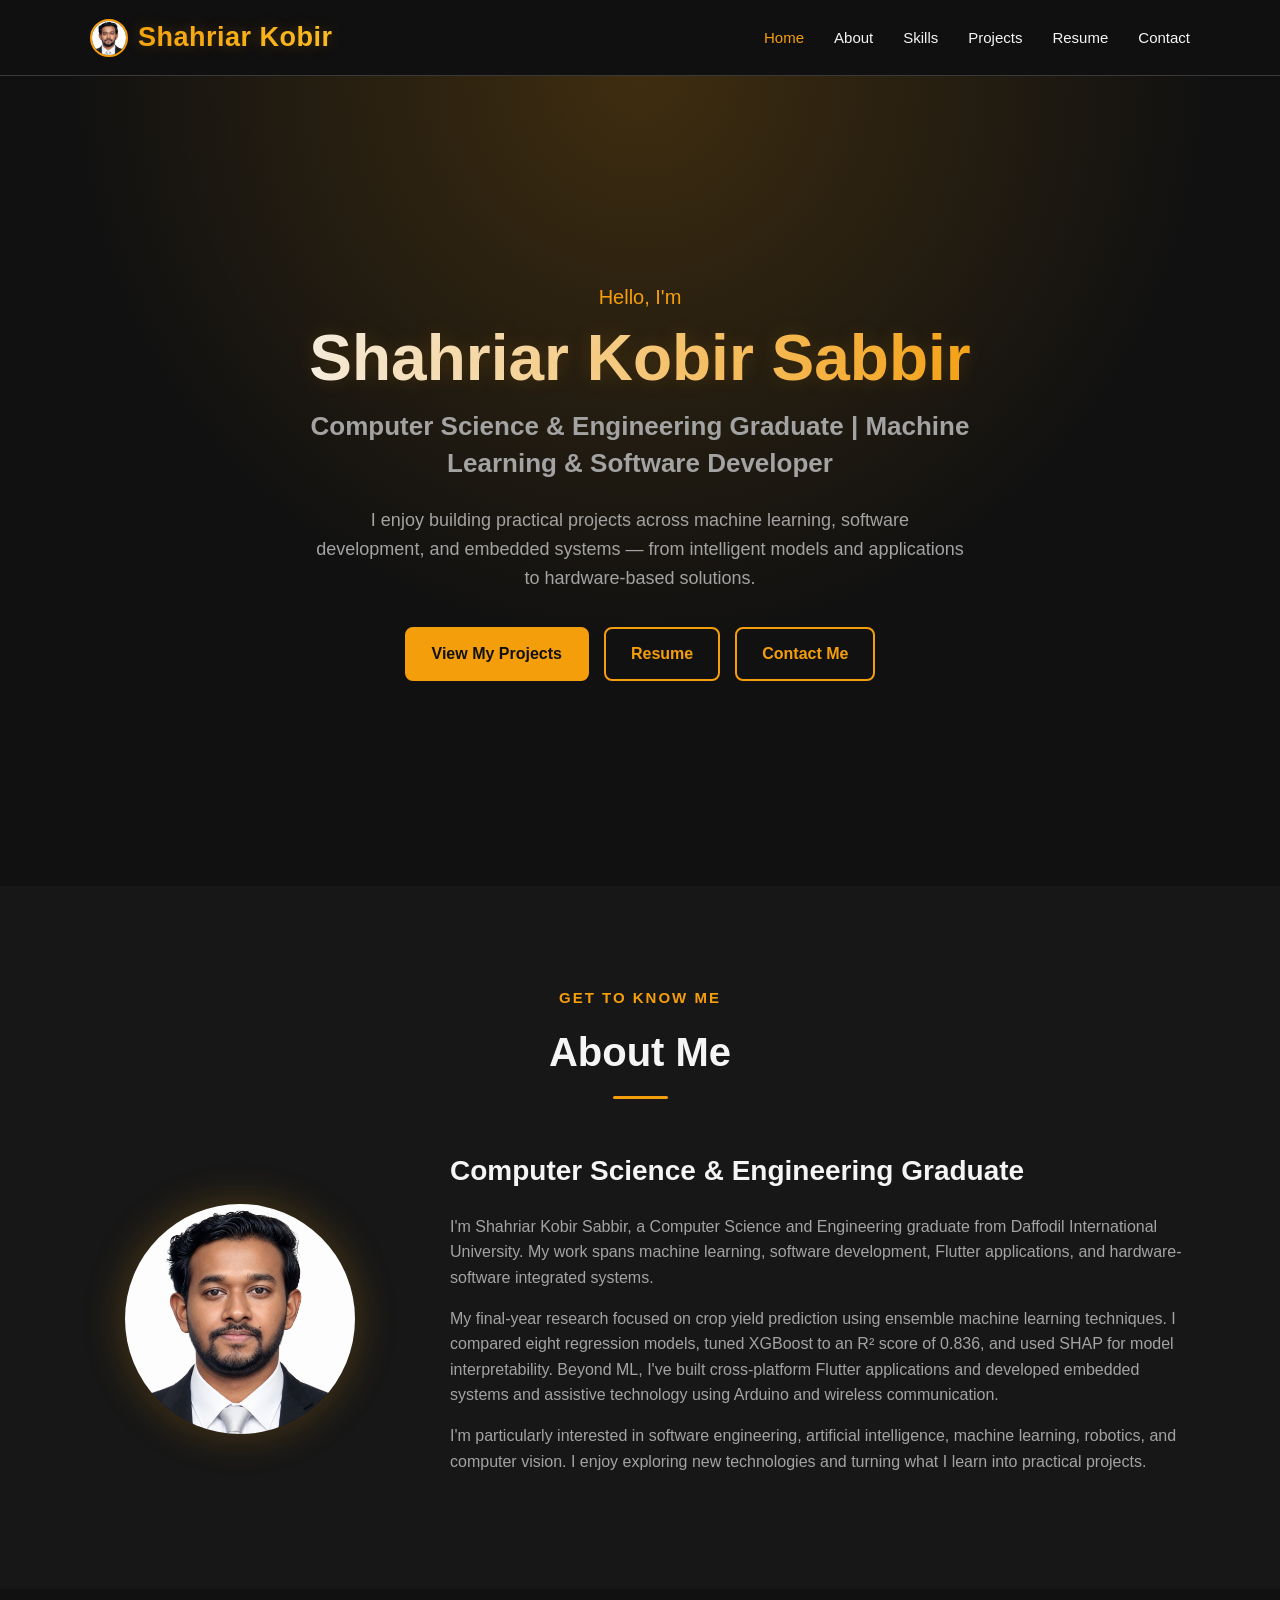
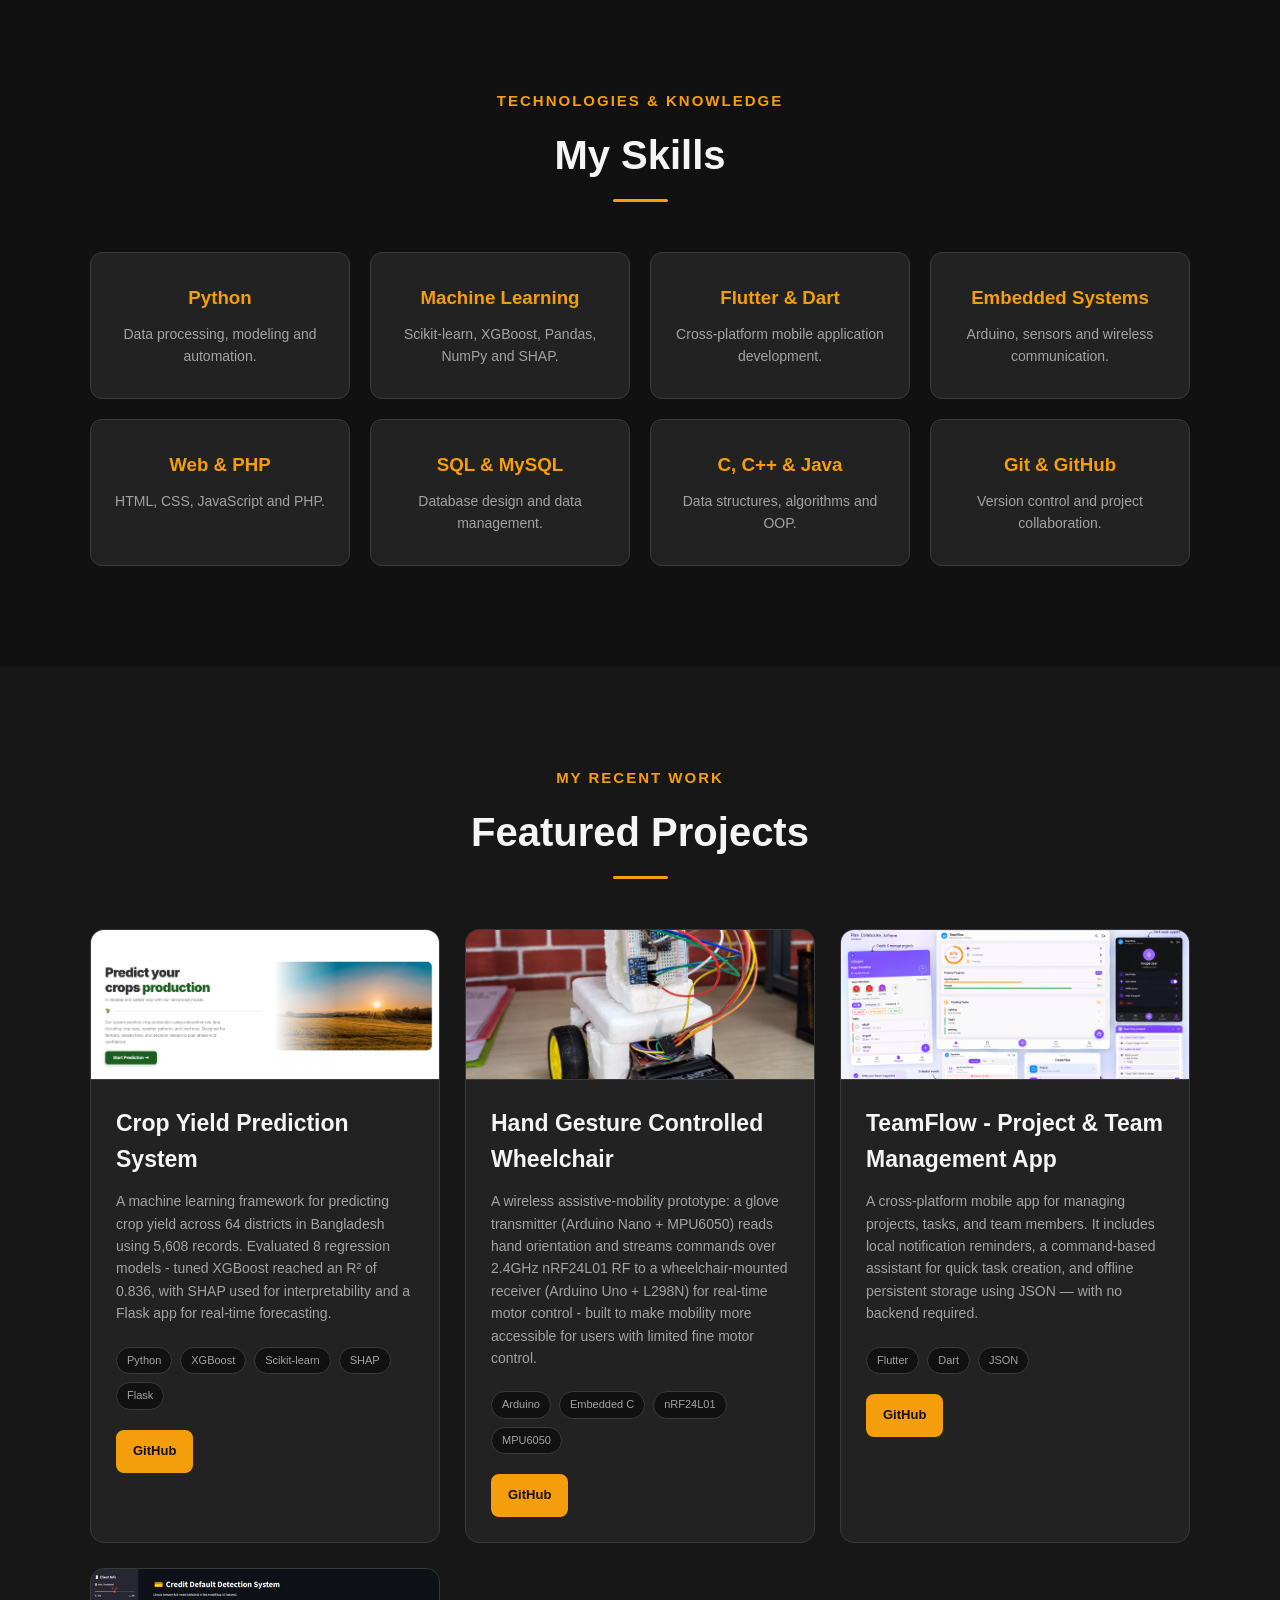
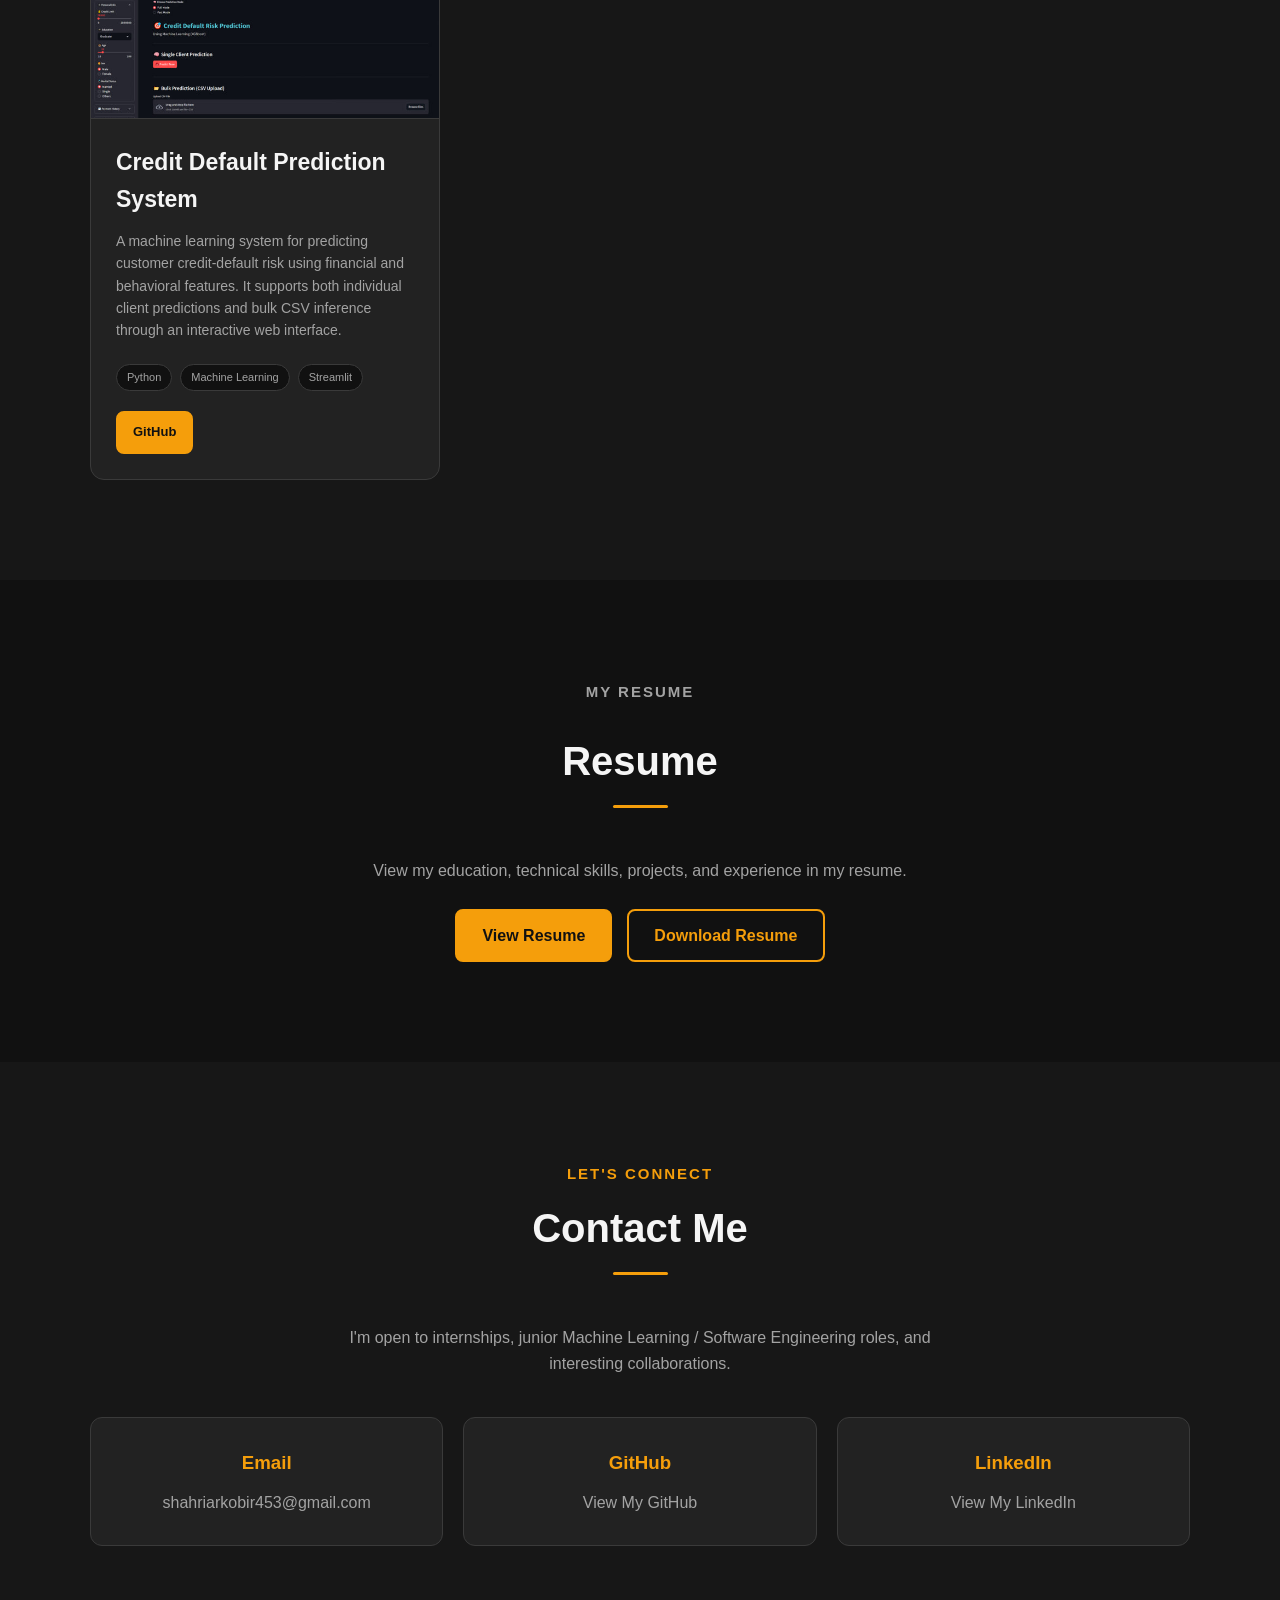
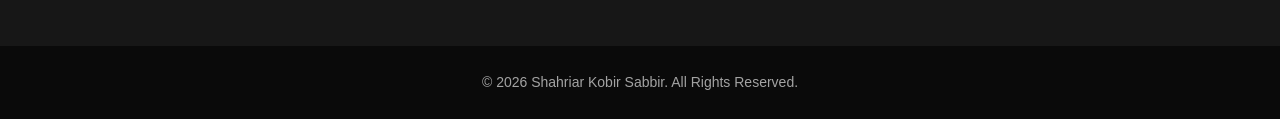
==== commit 13bb0f29: "Add view and download resume buttons" ====
--- a/index.html
+++ b/index.html
@@ -541,12 +541,24 @@
                     projects, and experience in my resume.
                 </p>
 
-                <a
-                    href="resume/Shahriar_Kobir_Sabbir_CV.pdf"
-                    class="btn"
-                    download>
-                    Download Resume
-                </a>
+                <div class="resume-buttons">
+
+                    <a
+                        href="https://drive.google.com/file/d/1tduLjzCSYyhGpgi0QBaSN2uWgtDyCBRI/view?usp=drive_link"
+                        class="btn"
+                        target="_blank"
+                        rel="noopener noreferrer">
+                        View Resume
+                    </a>
+
+                    <a
+                        href="resume/Shahriar_Kobir_Sabbir_CV.pdf"
+                        class="btn btn-outline"
+                        download>
+                        Download Resume
+                    </a>
+
+                </div>
 
             </div>
 
--- a/style.css
+++ b/style.css
@@ -442,6 +442,13 @@
     color: #A3A3A3;
 }
 
+.resume-buttons {
+    display: flex;
+    justify-content: center;
+    gap: 15px;
+    flex-wrap: wrap;
+}
+
 
 /* =========================
    CONTACT
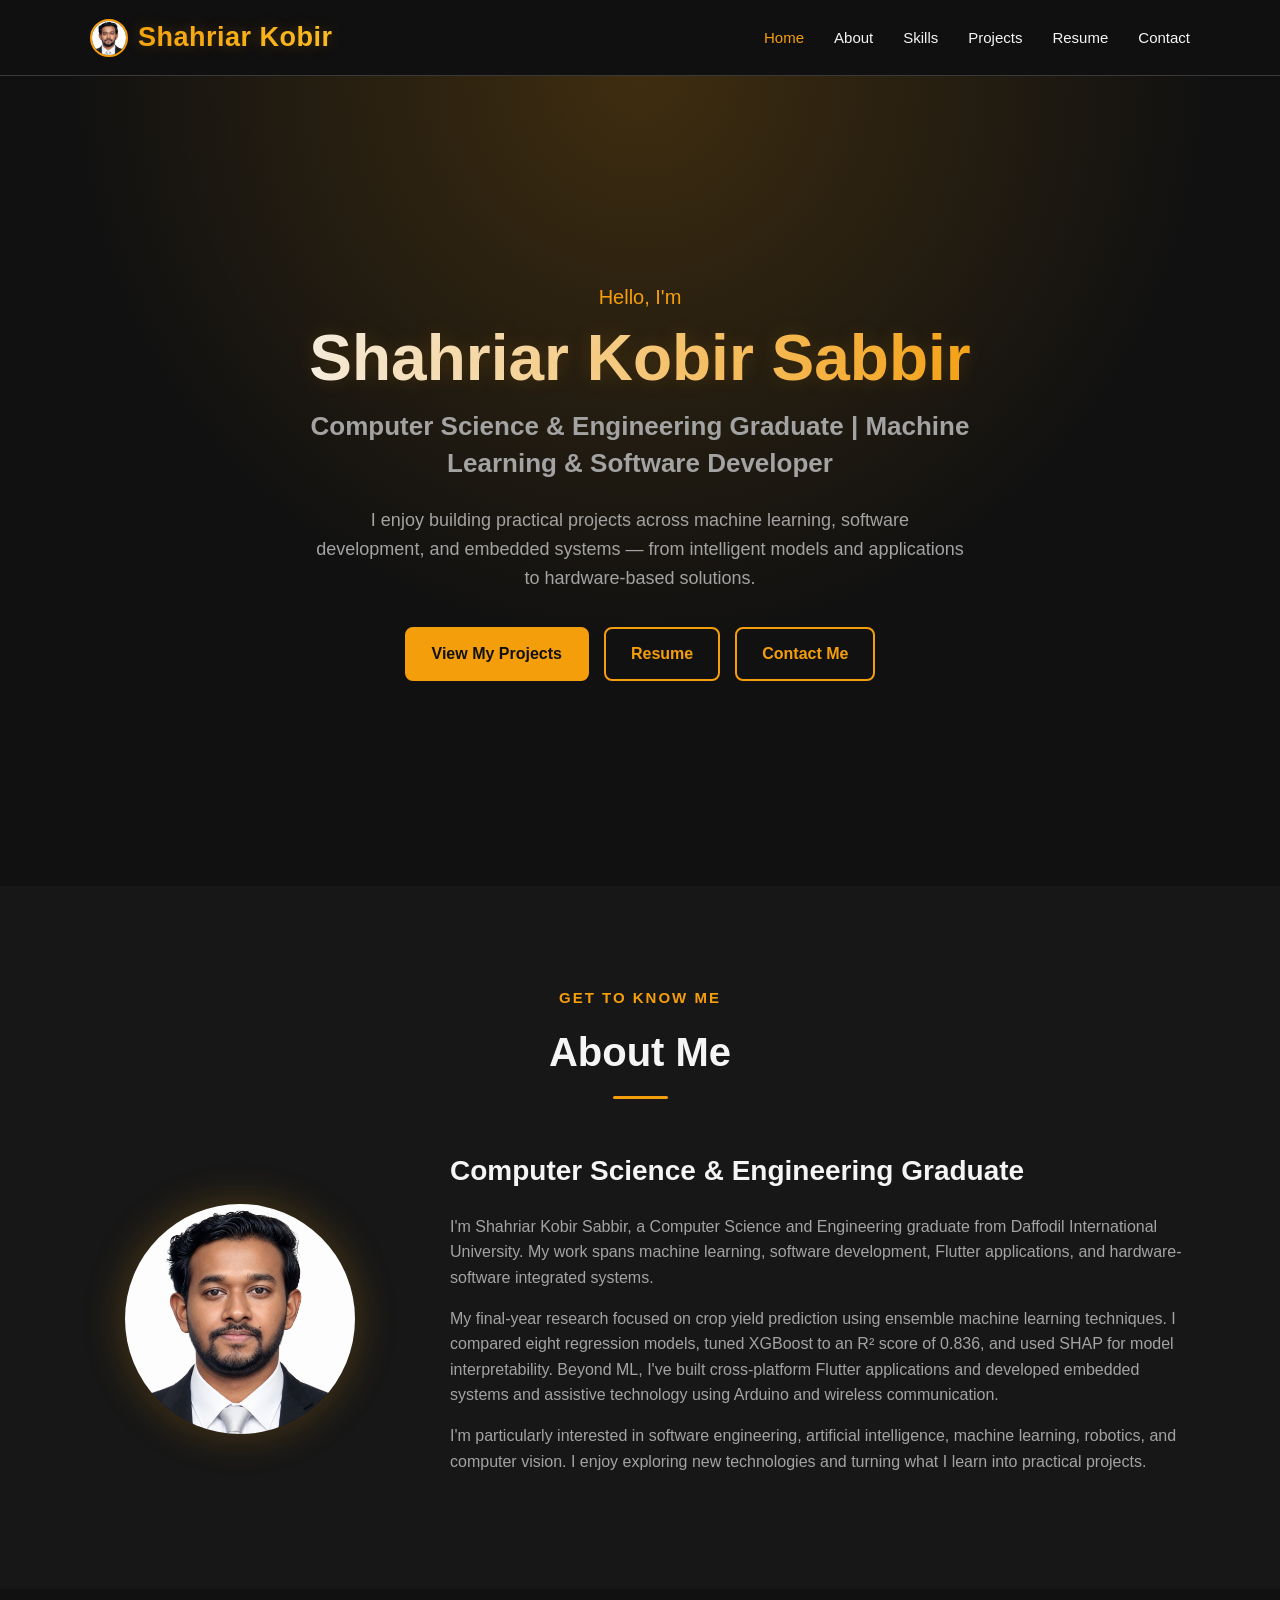
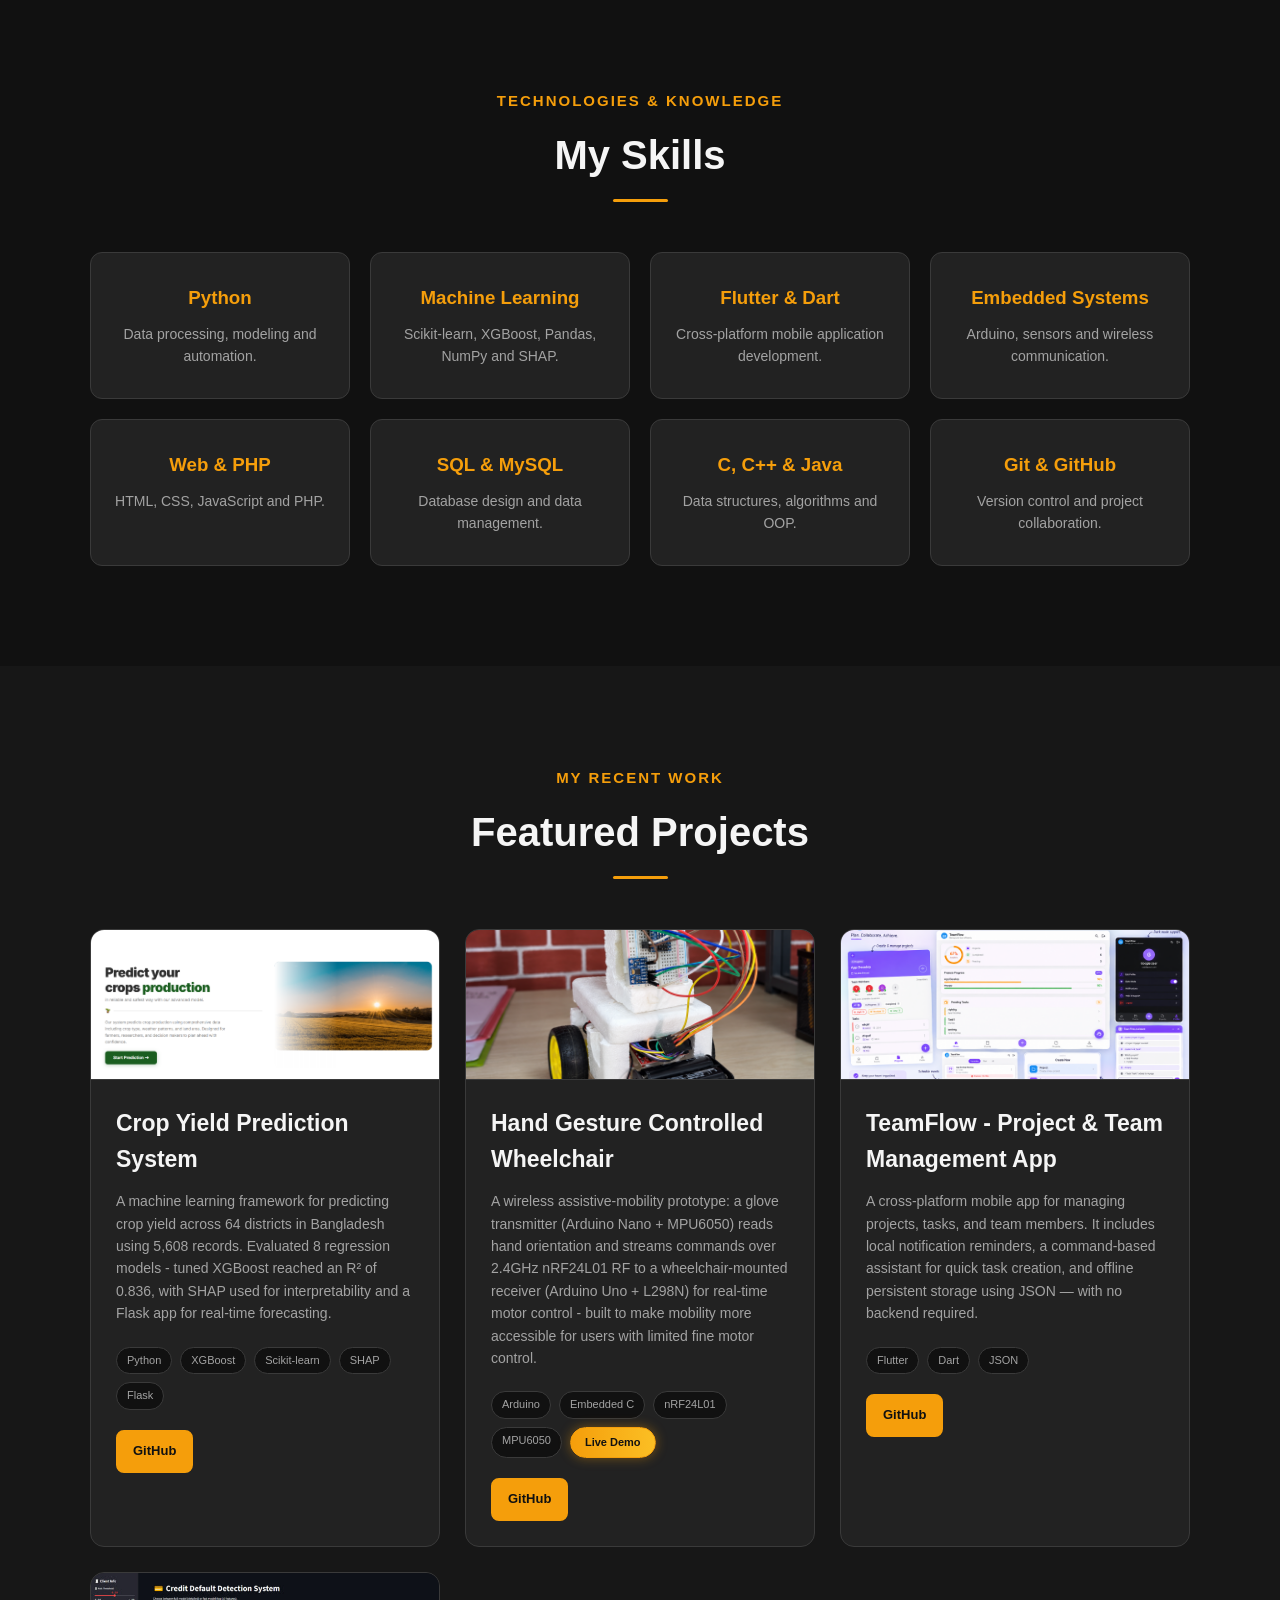
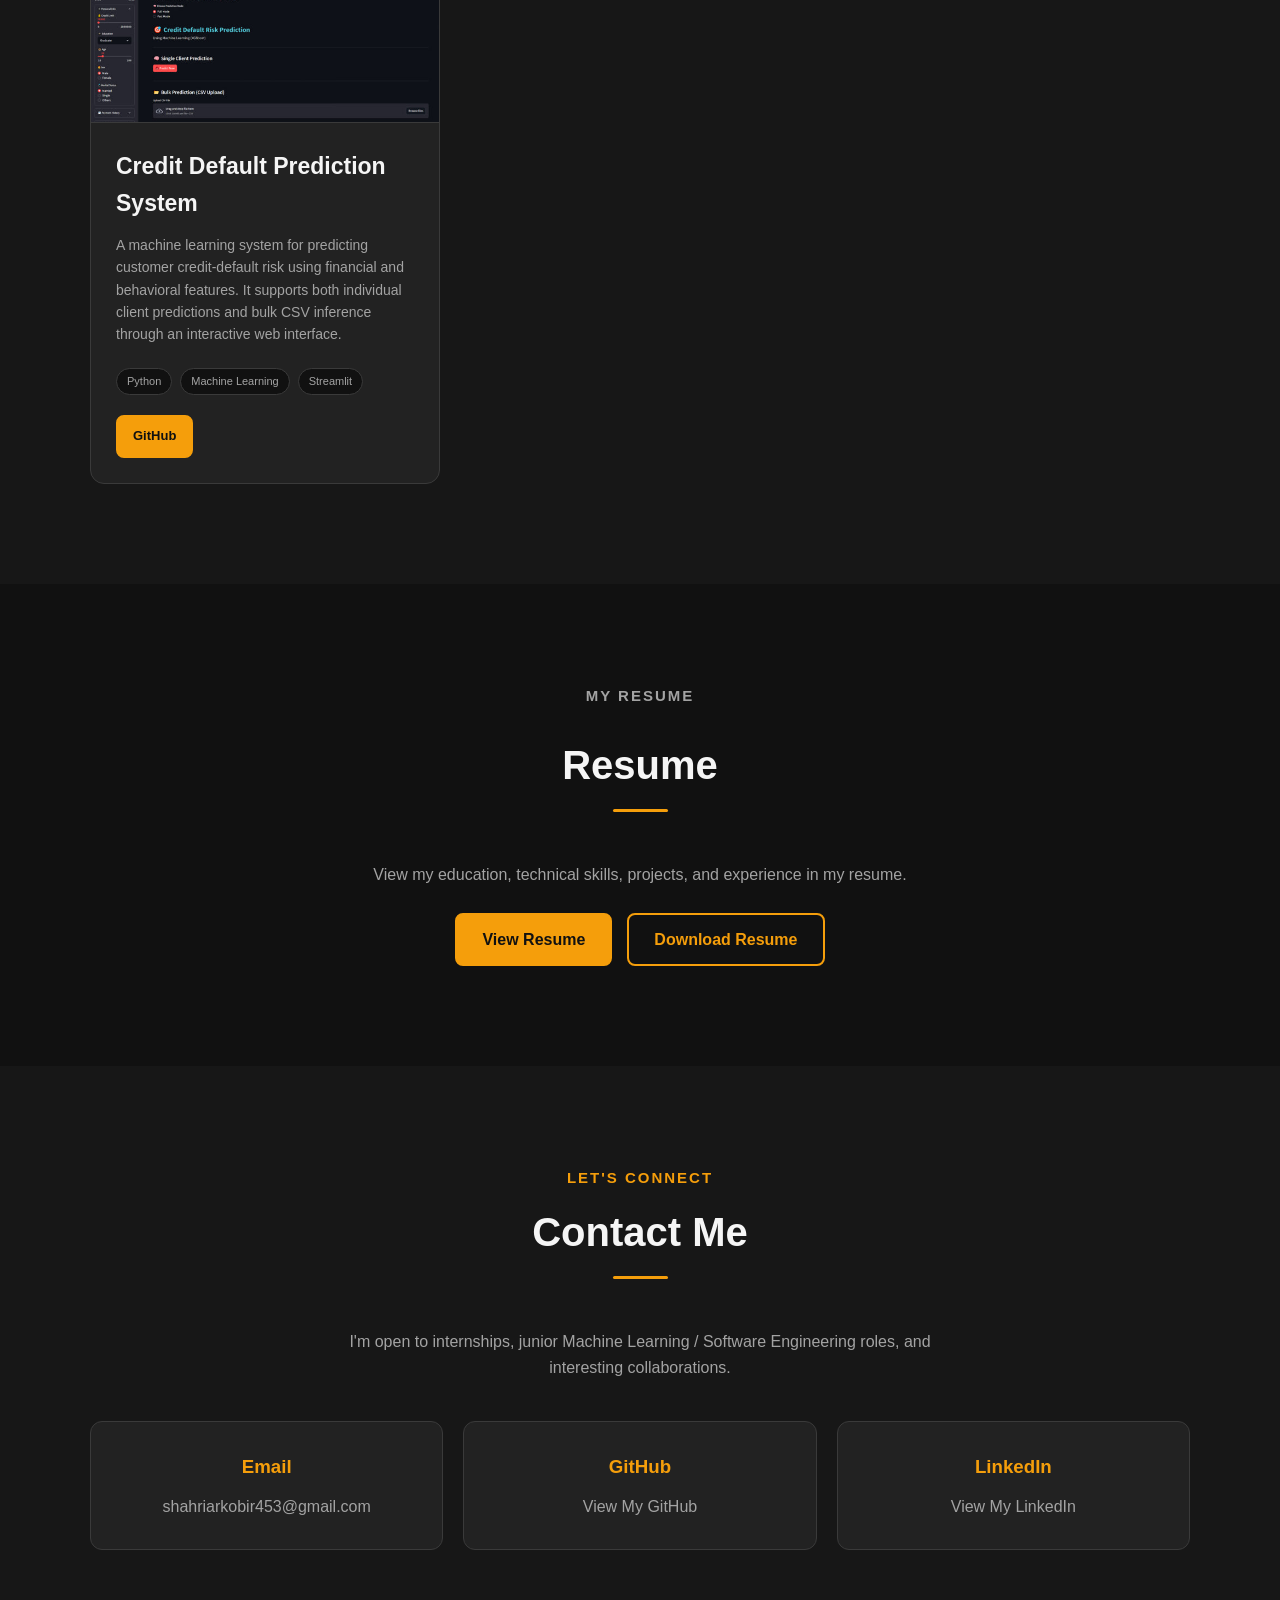
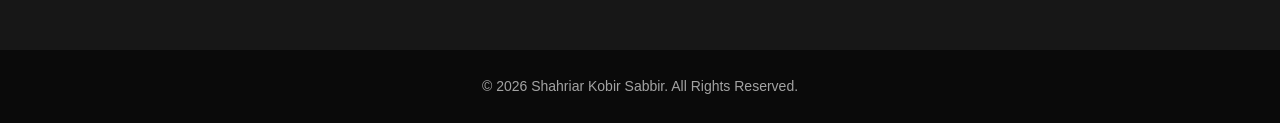
==== commit 1618fb73: "Add live demo button to wheelchair project" ====
--- a/index.html
+++ b/index.html
@@ -404,6 +404,14 @@
                                 <span>Embedded C</span>
                                 <span>nRF24L01</span>
                                 <span>MPU6050</span>
+
+                                <a
+                                    href="https://drive.google.com/file/d/1MM6w0qMIHOIwCazAjwlC2W5pEIPRiot6/view?usp=drive_link"
+                                    class="live-demo"
+                                    target="_blank"
+                                    rel="noopener noreferrer">
+                                    Live Demo
+                                </a>
                             </div>
 
                             <div class="project-buttons">
--- a/style.css
+++ b/style.css
@@ -418,6 +418,23 @@
     border-radius: 20px;
 }
 
+.live-demo {
+    font-size: 11px;
+    font-weight: bold;
+    color: #111111;
+    background: linear-gradient(90deg, #F59E0B, #FBBF24);
+    border: 1px solid #F59E0B;
+    padding: 6px 14px;
+    border-radius: 20px;
+    box-shadow: 0 0 12px rgba(245, 158, 11, 0.4);
+    transition: 0.3s ease;
+}
+
+.live-demo:hover {
+    transform: translateY(-2px);
+    box-shadow: 0 0 18px rgba(245, 158, 11, 0.6);
+}
+
 .project-buttons {
     justify-content: flex-start;
 }
